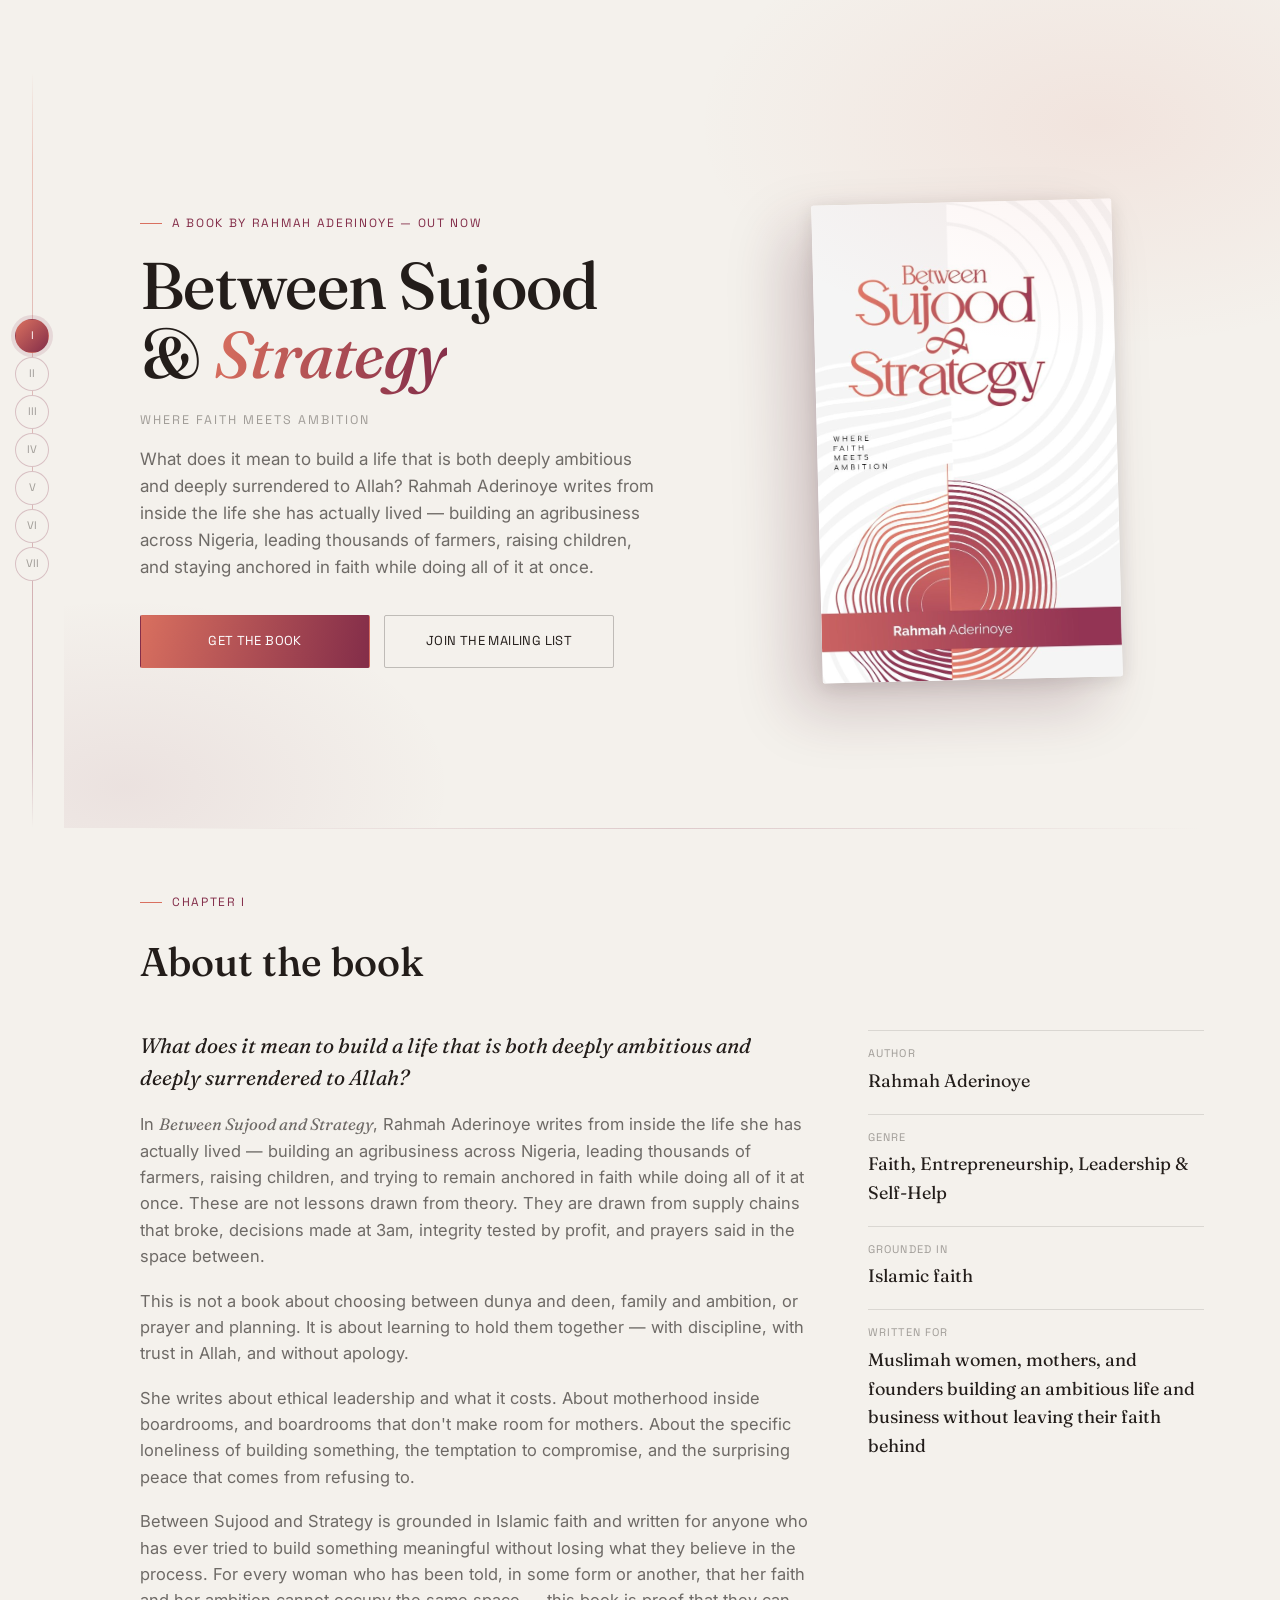
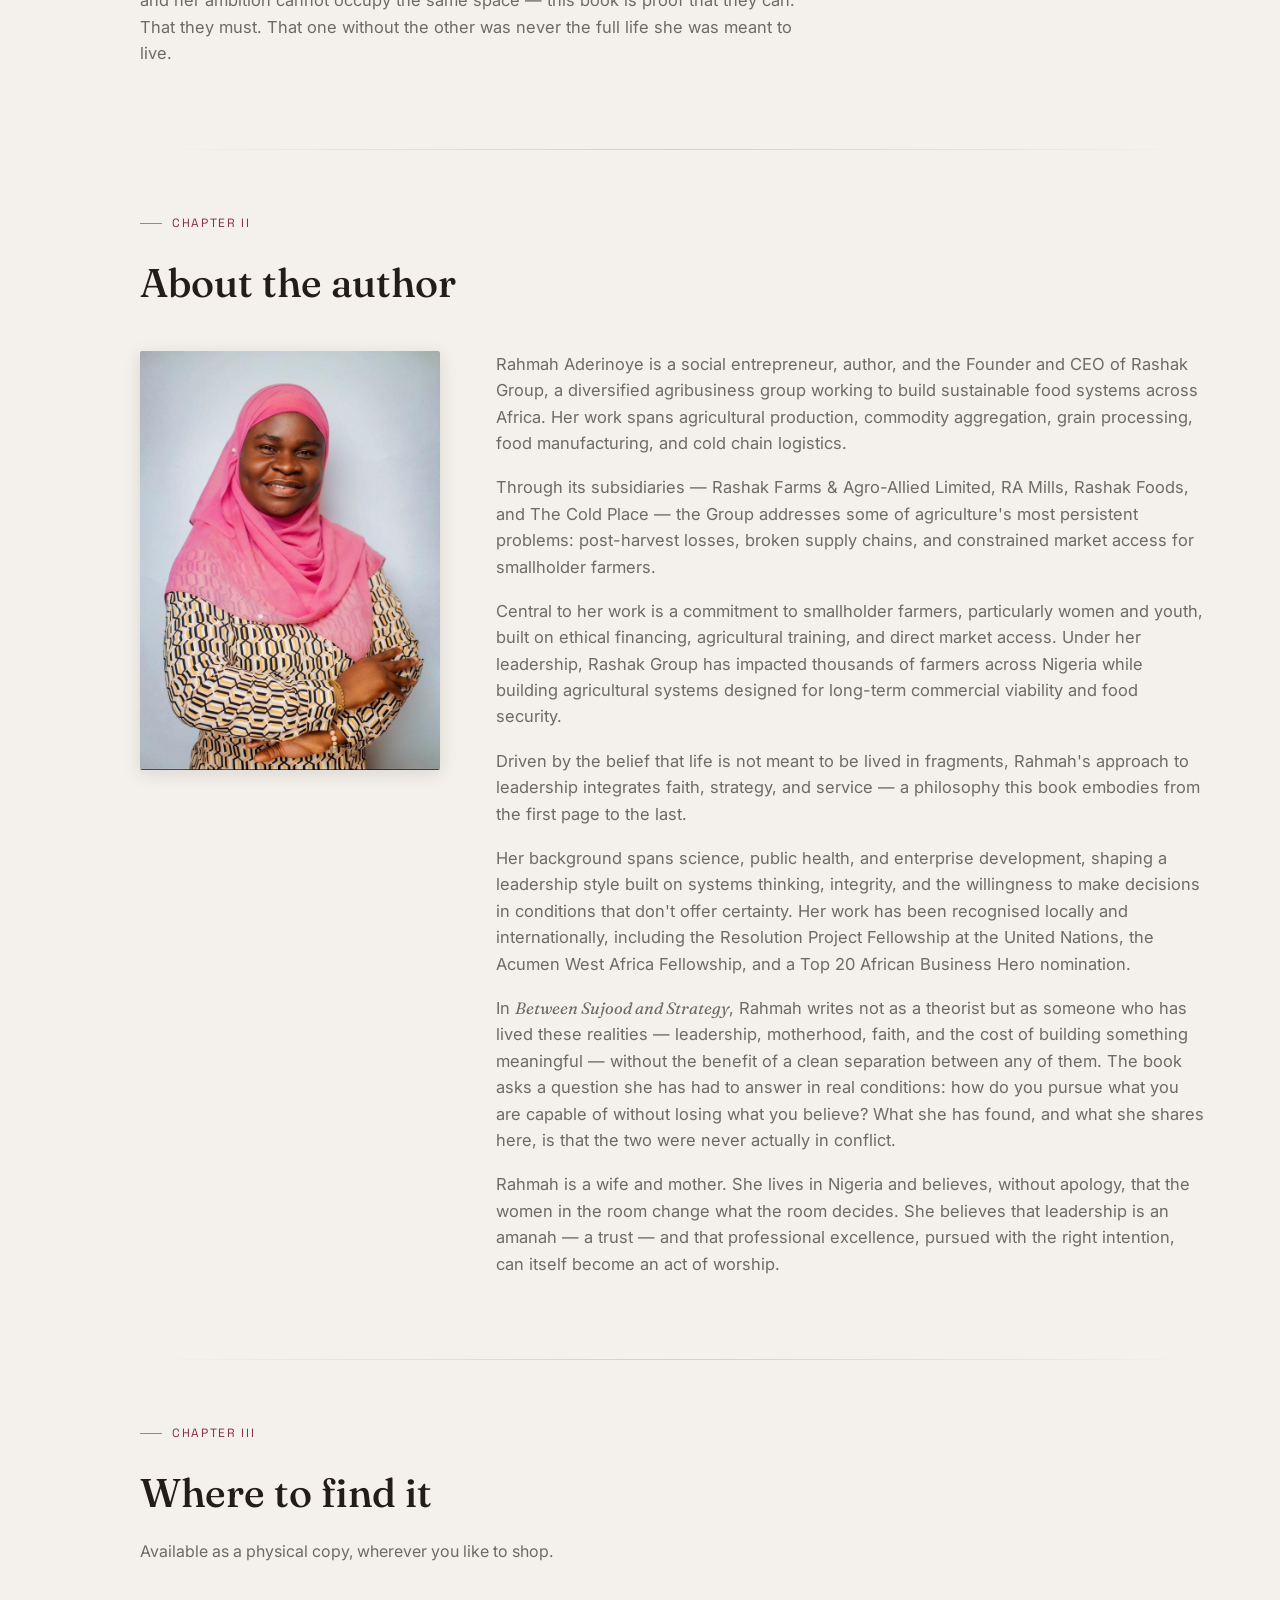
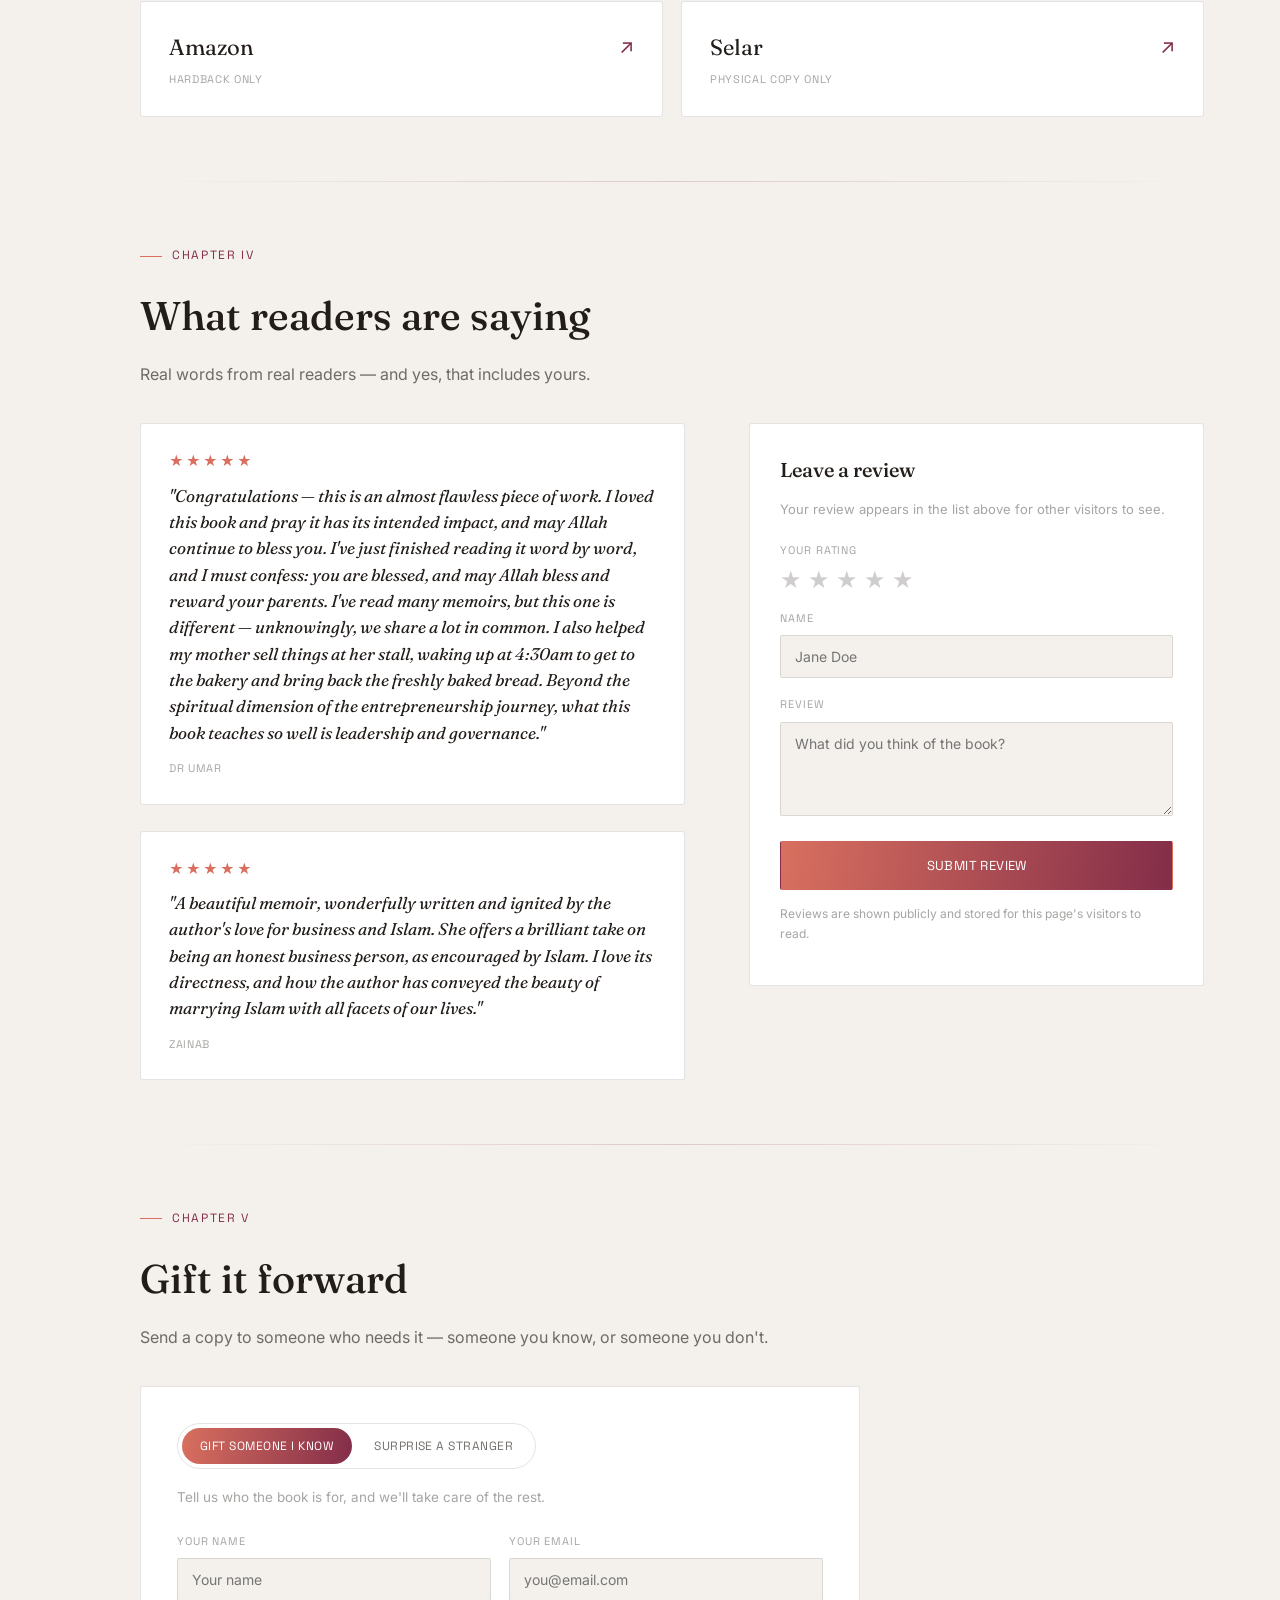
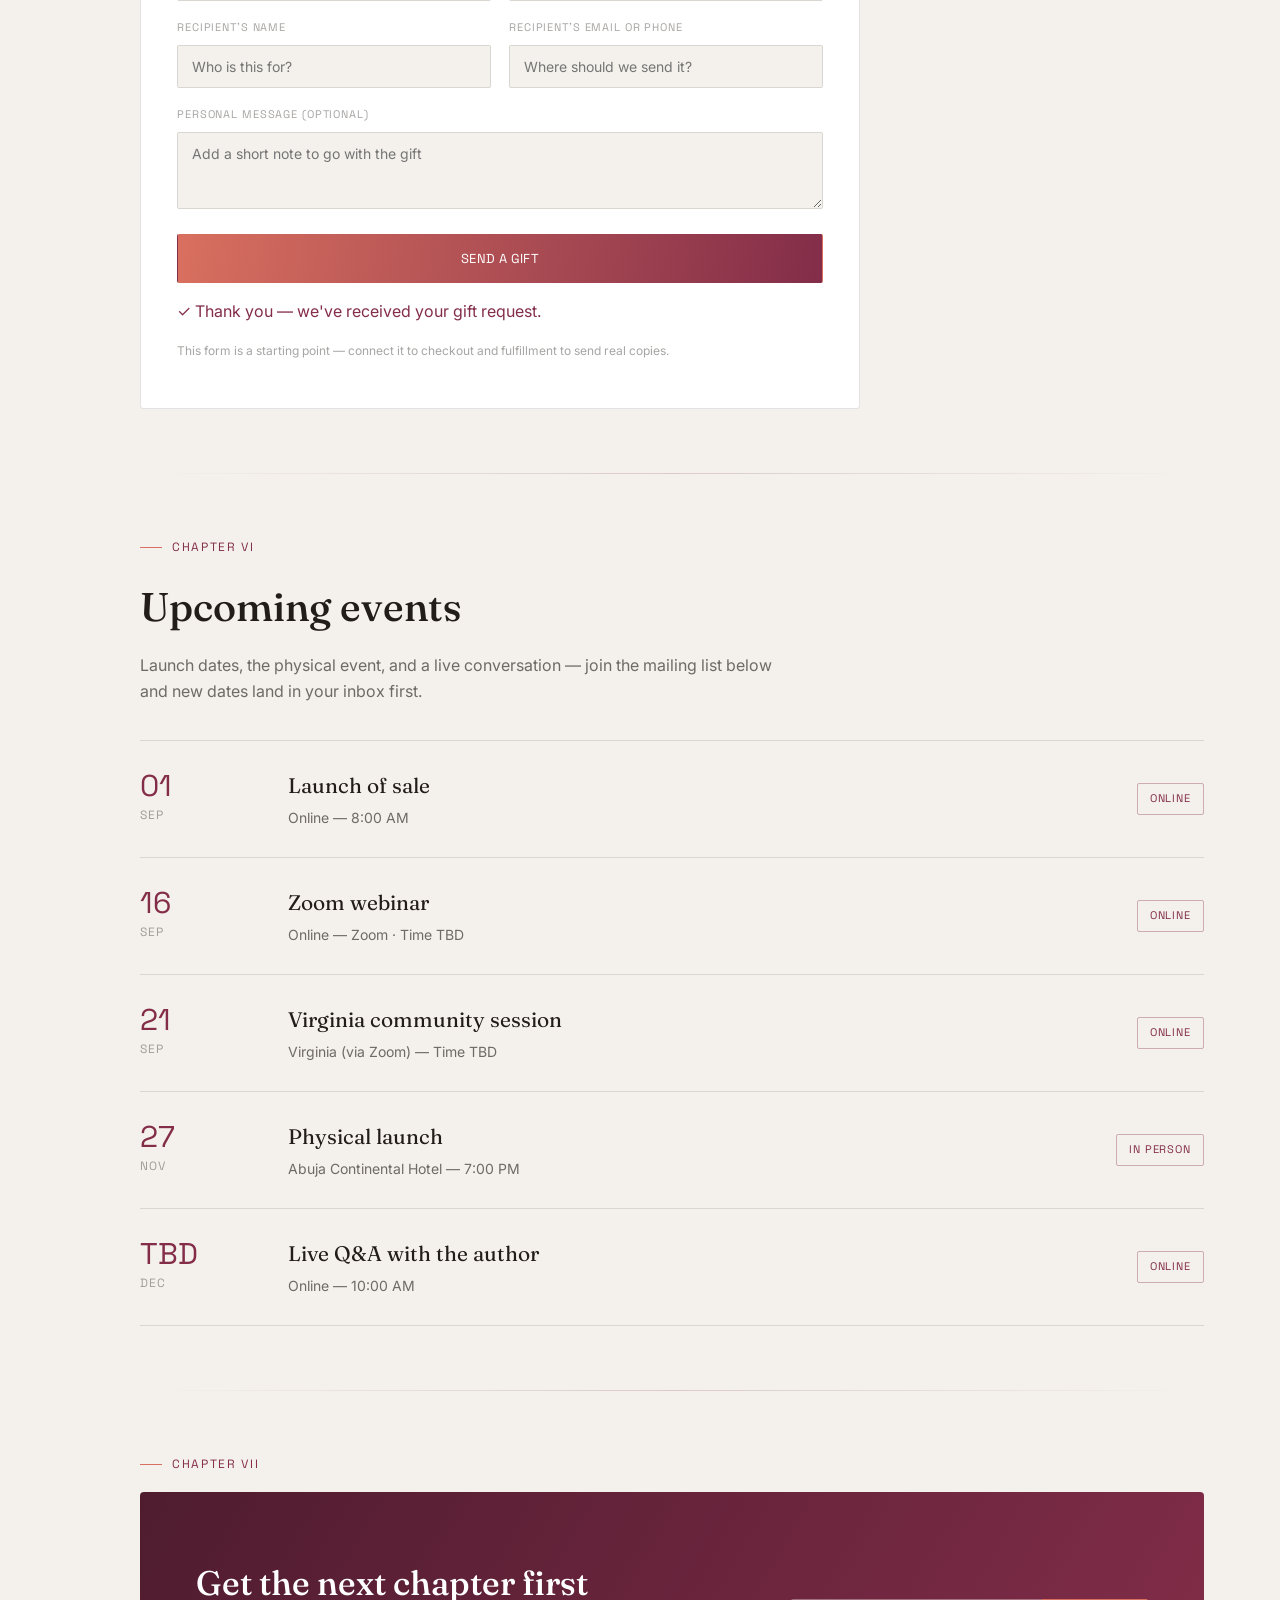
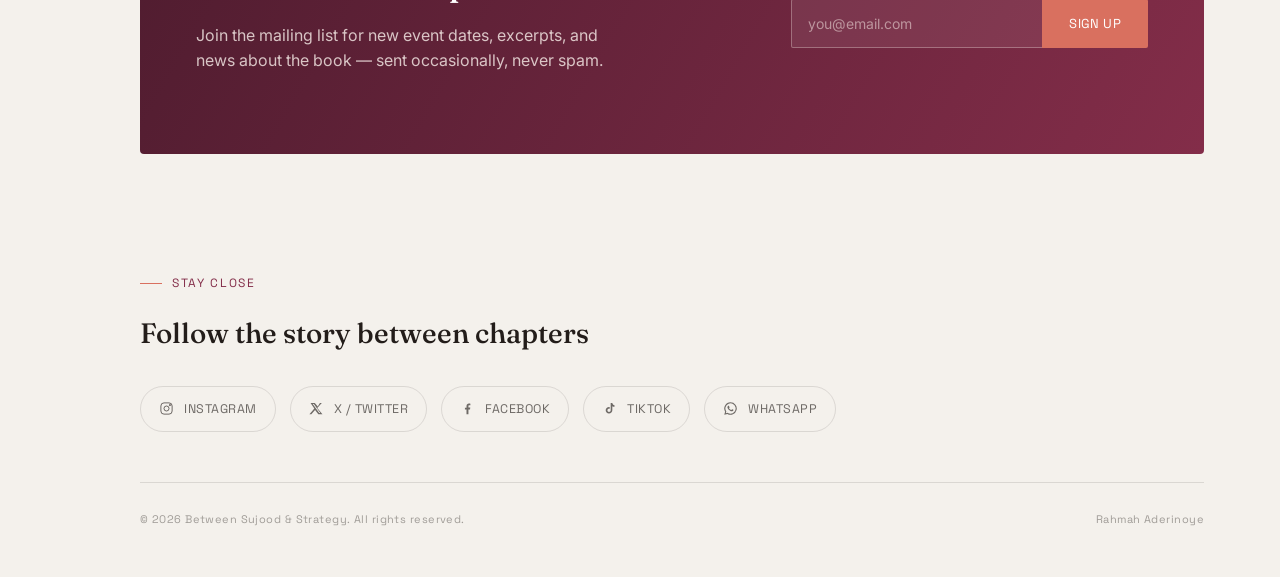
==== public_html/index.html @ 5a02ecdc "User able to subscribe [Buggy]" ====
<!doctype html>
<html lang="en">
  <head>
    <meta charset="UTF-8" />
    <meta name="viewport" content="width=device-width, initial-scale=1.0" />
    <title>Between Sujood & Strategy — Rahmah Aderinoye</title>
    <link rel="preconnect" href="https://fonts.googleapis.com" />
    <link
      href="https://fonts.googleapis.com/css2?family=Fraunces:ital,opsz,wght@0,9..144,300;0,9..144,500;0,9..144,600;1,9..144,500&family=Inter:wght@400;500;600&family=Space+Grotesk:wght@400;500;600&display=swap"
      rel="stylesheet"
    />
    <link rel="stylesheet" href="styles.css" />
    <script src=""></script>
  </head>
  <body>
    <nav class="spine" aria-label="Section navigation">
      <a class="spine-dot" data-target="#about" title="The book">I</a>
      <a class="spine-dot" data-target="#author" title="About the author">II</a>
      <a class="spine-dot" data-target="#buy" title="Where to buy">III</a>
      <a class="spine-dot" data-target="#reviews" title="Reviews">IV</a>
      <a class="spine-dot" data-target="#gift" title="Gift it forward">V</a>
      <a class="spine-dot" data-target="#events" title="Events">VI</a>
      <a class="spine-dot" data-target="#newsletter" title="Stay in touch"
        >VII</a
      >
    </nav>

    <main>
      <!-- HERO -->
      <header class="hero" id="top">
        <div class="wrap hero-grid">
          <div>
            <p class="eyebrow">A Book by Rahmah Aderinoye — Out Now</p>
            <h1>Between Sujood<br />& <em>Strategy</em></h1>
            <p class="hero-tagline">Where faith meets ambition</p>
            <p class="hero-sub">
              What does it mean to build a life that is both deeply ambitious
              and deeply surrendered to Allah? Rahmah Aderinoye writes from
              inside the life she has actually lived — building an agribusiness
              across Nigeria, leading thousands of farmers, raising children,
              and staying anchored in faith while doing all of it at once.
            </p>
            <div class="btn-row">
              <a href="#buy" class="btn btn-primary">Get the book</a>
              <a href="#newsletter" class="btn btn-ghost"
                >Join the mailing list</a
              >
            </div>
          </div>
          <div class="cover-stage">
            <div class="cover-frame">
              <img
                src="[data-uri]"
                alt="Between Sujood & Strategy — book cover"
              />
            </div>
          </div>
        </div>
      </header>

      <div class="wrap"><div class="divider"></div></div>

      <!-- CHAPTER I — ABOUT THE BOOK -->
      <section id="about">
        <div class="wrap">
          <p class="eyebrow">Chapter I</p>
          <div class="section-head">
            <h2>About the book</h2>
          </div>
          <div class="about-body">
            <div class="about-text">
              <p>
                What does it mean to build a life that is both deeply ambitious
                and deeply surrendered to Allah?
              </p>
              <p>
                In
                <em style="font-family: var(--serif)"
                  >Between Sujood and Strategy</em
                >, Rahmah Aderinoye writes from inside the life she has actually
                lived — building an agribusiness across Nigeria, leading
                thousands of farmers, raising children, and trying to remain
                anchored in faith while doing all of it at once. These are not
                lessons drawn from theory. They are drawn from supply chains
                that broke, decisions made at 3am, integrity tested by profit,
                and prayers said in the space between.
              </p>
              <p>
                This is not a book about choosing between dunya and deen, family
                and ambition, or prayer and planning. It is about learning to
                hold them together — with discipline, with trust in Allah, and
                without apology.
              </p>
              <p>
                She writes about ethical leadership and what it costs. About
                motherhood inside boardrooms, and boardrooms that don't make
                room for mothers. About the specific loneliness of building
                something, the temptation to compromise, and the surprising
                peace that comes from refusing to.
              </p>
              <p>
                Between Sujood and Strategy is grounded in Islamic faith and
                written for anyone who has ever tried to build something
                meaningful without losing what they believe in the process. For
                every woman who has been told, in some form or another, that her
                faith and her ambition cannot occupy the same space — this book
                is proof that they can. That they must. That one without the
                other was never the full life she was meant to live.
              </p>
            </div>
            <ul class="fact-list">
              <li>
                <div class="fact-label">Author</div>
                <div class="fact-value">Rahmah Aderinoye</div>
              </li>
              <li>
                <div class="fact-label">Genre</div>
                <div class="fact-value">
                  Faith, Entrepreneurship, Leadership & Self-Help
                </div>
              </li>
              <li>
                <div class="fact-label">Grounded in</div>
                <div class="fact-value">Islamic faith</div>
              </li>
              <li>
                <div class="fact-label">Written for</div>
                <div class="fact-value">
                  Muslimah women, mothers, and founders building an ambitious
                  life and business without leaving their faith behind
                </div>
              </li>
            </ul>
          </div>
        </div>
      </section>
      <div class="wrap"><div class="divider"></div></div>

      <!-- CHAPTER II — ABOUT THE AUTHOR -->
      <section id="author">
        <div class="wrap">
          <p class="eyebrow">Chapter II</p>
          <div class="section-head">
            <h2>About the author</h2>
          </div>
          <div class="author-body">
            <div class="author-photo">
              <img
                src="[data-uri]"
                alt="Rahmah Aderinoye"
              />
            </div>
            <div class="author-text">
              <p>
                Rahmah Aderinoye is a social entrepreneur, author, and the
                Founder and CEO of Rashak Group, a diversified agribusiness
                group working to build sustainable food systems across Africa.
                Her work spans agricultural production, commodity aggregation,
                grain processing, food manufacturing, and cold chain logistics.
              </p>
              <p>
                Through its subsidiaries — Rashak Farms & Agro-Allied Limited,
                RA Mills, Rashak Foods, and The Cold Place — the Group addresses
                some of agriculture's most persistent problems: post-harvest
                losses, broken supply chains, and constrained market access for
                smallholder farmers.
              </p>
              <p>
                Central to her work is a commitment to smallholder farmers,
                particularly women and youth, built on ethical financing,
                agricultural training, and direct market access. Under her
                leadership, Rashak Group has impacted thousands of farmers
                across Nigeria while building agricultural systems designed for
                long-term commercial viability and food security.
              </p>
              <p>
                Driven by the belief that life is not meant to be lived in
                fragments, Rahmah's approach to leadership integrates faith,
                strategy, and service — a philosophy this book embodies from the
                first page to the last.
              </p>
              <p>
                Her background spans science, public health, and enterprise
                development, shaping a leadership style built on systems
                thinking, integrity, and the willingness to make decisions in
                conditions that don't offer certainty. Her work has been
                recognised locally and internationally, including the Resolution
                Project Fellowship at the United Nations, the Acumen West Africa
                Fellowship, and a Top 20 African Business Hero nomination.
              </p>
              <p>
                In
                <em style="font-family: var(--serif)"
                  >Between Sujood and Strategy</em
                >, Rahmah writes not as a theorist but as someone who has lived
                these realities — leadership, motherhood, faith, and the cost of
                building something meaningful — without the benefit of a clean
                separation between any of them. The book asks a question she has
                had to answer in real conditions: how do you pursue what you are
                capable of without losing what you believe? What she has found,
                and what she shares here, is that the two were never actually in
                conflict.
              </p>
              <p>
                Rahmah is a wife and mother. She lives in Nigeria and believes,
                without apology, that the women in the room change what the room
                decides. She believes that leadership is an amanah — a trust —
                and that professional excellence, pursued with the right
                intention, can itself become an act of worship.
              </p>
            </div>
          </div>
        </div>
      </section>
      <div class="wrap"><div class="divider"></div></div>

      <!-- CHAPTER III — WHERE TO FIND IT -->
      <section id="buy">
        <div class="wrap">
          <p class="eyebrow">Chapter III</p>
          <div class="section-head">
            <h2>Where to find it</h2>
            <p>Available as a physical copy, wherever you like to shop.</p>
          </div>
          <div class="buy-grid">
            <a
              class="buy-card"
              href="https://www.amazon.com/"
              target="_blank"
              rel="noopener"
            >
              <div class="buy-top">
                <div>
                  <div class="buy-name">Amazon</div>
                  <div class="buy-format">Hardback only</div>
                </div>
                <span class="buy-arrow">↗</span>
              </div>
            </a>
            <a
              class="buy-card"
              href="https://selar.co/"
              target="_blank"
              rel="noopener"
            >
              <div class="buy-top">
                <div>
                  <div class="buy-name">Selar</div>
                  <div class="buy-format">Physical copy only</div>
                </div>
                <span class="buy-arrow">↗</span>
              </div>
            </a>
          </div>
        </div>
      </section>
      <div class="wrap"><div class="divider"></div></div>

      <!-- CHAPTER IV — REVIEWS -->
      <section id="reviews">
        <div class="wrap">
          <p class="eyebrow">Chapter IV</p>
          <div class="section-head">
            <h2>What readers are saying</h2>
            <p>Real words from real readers — and yes, that includes yours.</p>
          </div>
          <div class="review-layout">
            <div class="review-list" id="review-list">
              <!-- seed + submitted reviews injected here -->
            </div>

            <form class="review-form" id="review-form">
              <h3>Leave a review</h3>
              <p class="form-sub">
                Your review appears in the list above for other visitors to see.
              </p>

              <div class="field">
                <label>Your rating</label>
                <div class="star-picker" id="star-picker">
                  <button type="button" data-val="1">★</button>
                  <button type="button" data-val="2">★</button>
                  <button type="button" data-val="3">★</button>
                  <button type="button" data-val="4">★</button>
                  <button type="button" data-val="5">★</button>
                </div>
              </div>

              <div class="field">
                <label for="rv-name">Name</label>
                <input
                  id="rv-name"
                  type="text"
                  placeholder="Jane Doe"
                  required
                />
              </div>

              <div class="field">
                <label for="rv-text">Review</label>
                <textarea
                  id="rv-text"
                  rows="4"
                  placeholder="What did you think of the book?"
                  required
                ></textarea>
              </div>

              <button
                type="submit"
                class="btn btn-primary"
                style="width: 100%; justify-content: center"
              >
                Submit review
              </button>
              <p class="form-note" id="review-note">
                Reviews are shown publicly and stored for this page's visitors
                to read.
              </p>
            </form>
          </div>
        </div>
      </section>
      <div class="wrap"><div class="divider"></div></div>

      <!-- CHAPTER V — GIFT IT FORWARD -->
      <section id="gift">
        <div class="wrap">
          <p class="eyebrow">Chapter V</p>
          <div class="section-head">
            <h2>Gift it forward</h2>
            <p>
              Send a copy to someone who needs it — someone you know, or someone
              you don't.
            </p>
          </div>

          <form class="gift-card" id="gift-form">
            <div class="gift-toggle" id="gift-toggle" role="tablist">
              <button
                type="button"
                class="gift-option active"
                data-mode="known"
              >
                Gift someone I know
              </button>
              <button type="button" class="gift-option" data-mode="surprise">
                Surprise a stranger
              </button>
            </div>

            <p class="gift-hint" id="gift-hint">
              Tell us who the book is for, and we'll take care of the rest.
            </p>

            <div class="gift-grid">
              <div class="field">
                <label for="gift-from-name">Your name</label>
                <input
                  id="gift-from-name"
                  type="text"
                  placeholder="Your name"
                  required
                />
              </div>
              <div class="field">
                <label for="gift-from-email">Your email</label>
                <input
                  id="gift-from-email"
                  type="email"
                  placeholder="you@email.com"
                  required
                />
              </div>

              <div class="field gift-recipient-field">
                <label for="gift-to-name">Recipient's name</label>
                <input
                  id="gift-to-name"
                  type="text"
                  placeholder="Who is this for?"
                />
              </div>
              <div class="field gift-recipient-field">
                <label for="gift-to-contact">Recipient's email or phone</label>
                <input
                  id="gift-to-contact"
                  type="text"
                  placeholder="Where should we send it?"
                />
              </div>

              <div class="field" style="grid-column: 1 / -1">
                <label for="gift-message" id="gift-message-label"
                  >Personal message (optional)</label
                >
                <textarea
                  id="gift-message"
                  rows="3"
                  placeholder="Add a short note to go with the gift"
                ></textarea>
              </div>
            </div>

            <button
              type="submit"
              class="btn btn-primary"
              style="width: 100%; justify-content: center"
            >
              Send a gift
            </button>
            <p
              class="signup-success"
              id="gift-success"
              style="color: var(--wine)"
            >
              ✓ Thank you — we've received your gift request.
            </p>
            <p class="form-note">
              This form is a starting point — connect it to checkout and
              fulfillment to send real copies.
            </p>
          </form>
        </div>
      </section>
      <div class="wrap"><div class="divider"></div></div>

      <!-- CHAPTER VI — EVENTS -->
      <section id="events">
        <div class="wrap">
          <p class="eyebrow">Chapter VI</p>
          <div class="section-head">
            <h2>Upcoming events</h2>
            <p>
              Launch dates, the physical event, and a live conversation — join
              the mailing list below and new dates land in your inbox first.
            </p>
          </div>
          <div class="event-list">
            <div class="event">
              <div class="event-date">
                <span class="day">01</span><span class="month">Sep</span>
              </div>
              <div>
                <div class="event-name">Launch of sale</div>
                <div class="event-loc">Online — 8:00 AM</div>
              </div>
              <span class="event-tag">Online</span>
            </div>
            <div class="event">
              <div class="event-date">
                <span class="day">16</span><span class="month">Sep</span>
              </div>
              <div>
                <div class="event-name">Zoom webinar</div>
                <div class="event-loc">Online — Zoom · Time TBD</div>
              </div>
              <span class="event-tag">Online</span>
            </div>
            <div class="event">
              <div class="event-date">
                <span class="day">21</span><span class="month">Sep</span>
              </div>
              <div>
                <div class="event-name">Virginia community session</div>
                <div class="event-loc">Virginia (via Zoom) — Time TBD</div>
              </div>
              <span class="event-tag">Online</span>
            </div>
            <div class="event">
              <div class="event-date">
                <span class="day">27</span><span class="month">Nov</span>
              </div>
              <div>
                <div class="event-name">Physical launch</div>
                <div class="event-loc">Abuja Continental Hotel — 7:00 PM</div>
              </div>
              <span class="event-tag">In person</span>
            </div>
            <div class="event">
              <div class="event-date">
                <span class="day">TBD</span><span class="month">Dec</span>
              </div>
              <div>
                <div class="event-name">Live Q&A with the author</div>
                <div class="event-loc">Online — 10:00 AM</div>
              </div>
              <span class="event-tag">Online</span>
            </div>
          </div>
        </div>
      </section>
      <div class="wrap"><div class="divider"></div></div>

      <!-- CHAPTER VII — NEWSLETTER -->
      <section id="newsletter">
        <div class="wrap">
          <p class="eyebrow">Chapter VII</p>
          <div class="newsletter">
            <div>
              <h2>Get the next chapter first</h2>
              <p>
                Join the mailing list for new event dates, excerpts, and news
                about the book — sent occasionally, never spam.
              </p>
            </div>
            <div>
              <form class="signup-form" id="signup-form">
                <input
                  type="email"
                  id="signup-email"
                  placeholder="you@email.com"
                  required
                />
                <button type="submit" class="btn">Sign up</button>
              </form>
              <p class="signup-message" id="signup-message">
                ✓ You're on the list ! Thanks.
              </p>
            </div>
          </div>
        </div>
      </section>
      <footer>
        <div class="wrap">
          <p class="eyebrow">Stay close</p>
          <h2 style="font-size: 28px">Follow the story between chapters</h2>
          <div class="social-row">
            <a
              class="social-pill"
              href="https://instagram.com/sujoodandstrategy"
              target="_blank"
              rel="noopener"
            >
              <svg
                viewBox="0 0 24 24"
                fill="none"
                stroke="currentColor"
                stroke-width="1.6"
              >
                <rect x="3" y="3" width="18" height="18" rx="5" />
                <circle cx="12" cy="12" r="4" />
                <circle cx="17.5" cy="6.5" r="1" />
              </svg>
              Instagram
            </a>
            <a
              class="social-pill"
              href="https://x.com/sujoodstrategy"
              target="_blank"
              rel="noopener"
            >
              <svg viewBox="0 0 24 24" fill="currentColor">
                <path
                  d="M17.5 3h3l-7.3 8.3L21.5 21h-6.6l-5.2-6.5L3.7 21H0.7l7.8-8.9L2.5 3h6.8l4.7 5.9L17.5 3Zm-1.2 16.2h1.7L7.8 4.7H6l10.3 14.5Z"
                />
              </svg>
              X / Twitter
            </a>
            <a
              class="social-pill"
              href="https://facebook.com/sujoodandstrategy"
              target="_blank"
              rel="noopener"
            >
              <svg viewBox="0 0 24 24" fill="currentColor">
                <path
                  d="M13.5 21v-7.5h2.5l.4-3h-2.9V8.4c0-.87.24-1.46 1.5-1.46h1.6V4.3C16.3 4.2 15.4 4.1 14.4 4.1c-2.4 0-4 1.46-4 4.15v2.35H7.9v3h2.5V21h3.1Z"
                />
              </svg>
              Facebook
            </a>
            <a
              class="social-pill"
              href="https://tiktok.com/@sujoodandstrategy"
              target="_blank"
              rel="noopener"
            >
              <svg viewBox="0 0 24 24" fill="currentColor">
                <path
                  d="M16.5 3c.3 1.9 1.6 3.4 3.5 3.7v2.6c-1.3 0-2.6-.4-3.5-1.1v6.6c0 3-2.4 5.2-5.3 5.2-3 0-5.3-2.3-5.3-5.2 0-2.9 2.4-5.2 5.3-5.2.4 0 .8 0 1.1.1v2.7c-.3-.1-.7-.2-1.1-.2-1.5 0-2.6 1.1-2.6 2.6 0 1.4 1.2 2.6 2.6 2.6 1.5 0 2.7-1.1 2.7-2.6V3h2.6Z"
                />
              </svg>
              TikTok
            </a>
            <a
              class="social-pill"
              href="https://whatsapp.com/channel/sujoodandstrategy"
              target="_blank"
              rel="noopener"
            >
              <svg viewBox="0 0 24 24" fill="currentColor">
                <path
                  d="M12 2a10 10 0 0 0-8.6 15.1L2 22l5.1-1.3A10 10 0 1 0 12 2Zm0 18.2a8.2 8.2 0 0 1-4.2-1.2l-.3-.2-3 .8.8-2.9-.2-.3A8.2 8.2 0 1 1 12 20.2Zm4.5-6.1c-.2-.1-1.5-.7-1.7-.8-.2-.1-.4-.1-.6.1-.2.2-.7.8-.8 1-.2.2-.3.2-.5.1-.2-.1-1-.4-1.9-1.2-.7-.6-1.2-1.4-1.3-1.6-.1-.2 0-.4.1-.5.1-.1.2-.3.4-.4.1-.1.2-.2.2-.4.1-.2 0-.3 0-.4-.1-.1-.6-1.4-.8-1.9-.2-.5-.4-.4-.6-.4h-.5c-.2 0-.4.1-.6.3-.2.2-.8.8-.8 1.9 0 1.1.8 2.2.9 2.4.1.2 1.6 2.5 4 3.5.6.2 1 .4 1.3.5.6.2 1.1.1 1.5.1.5-.1 1.5-.6 1.7-1.2.2-.6.2-1.1.1-1.2-.1-.1-.2-.2-.4-.3Z"
                />
              </svg>
              WhatsApp
            </a>
          </div>
          <div class="footer-bottom">
            <span>© 2026 Between Sujood & Strategy. All rights reserved.</span>
            <span>Rahmah Aderinoye</span>
          </div>
        </div>
      </footer>
    </main>
    <script src="script.js"></script>
  </body>
</html>
---- public_html/styles.css ----
:root {
  --cream: #f4f1ec;
  --paper: #ffffff;
  --ink: #231d1a;
  --ink-soft: rgba(35, 29, 26, 0.64);
  --ink-softer: rgba(35, 29, 26, 0.4);
  --line: rgba(35, 29, 26, 0.12);
  --coral: #d9705f;
  --coral-dim: #e79484;
  --wine: #832d49;
  --wine-deep: #4f1c2f;
  --serif: "Fraunces", serif;
  --sans: "Inter", sans-serif;
  --mono: "Space Grotesk", sans-serif;
}
* {
  box-sizing: border-box;
}
html {
  scroll-behavior: smooth;
}
body {
  margin: 0;
  background: var(--cream);
  color: var(--ink);
  font-family: var(--sans);
  line-height: 1.6;
  -webkit-font-smoothing: antialiased;
}
a {
  color: inherit;
}
img,
svg {
  display: block;
  max-width: 100%;
}

.wrap {
  max-width: 1120px;
  margin: 0 auto;
  padding: 0 28px;
}

/* ---------- spine nav (signature element) ---------- */
.spine {
  position: fixed;
  left: 0;
  top: 0;
  bottom: 0;
  width: 64px;
  display: flex;
  flex-direction: column;
  align-items: center;
  justify-content: center;
  z-index: 50;
  pointer-events: none;
}
.spine::before {
  content: "";
  position: absolute;
  top: 8%;
  bottom: 8%;
  left: 50%;
  width: 1px;
  background: linear-gradient(
    to bottom,
    transparent,
    var(--coral) 12%,
    var(--wine) 88%,
    transparent
  );
  opacity: 0.35;
}
.spine-dot {
  pointer-events: auto;
  width: 34px;
  height: 34px;
  border-radius: 50%;
  display: flex;
  align-items: center;
  justify-content: center;
  font-family: var(--mono);
  font-size: 11px;
  color: var(--ink-softer);
  background: var(--cream);
  border: 1px solid rgba(131, 45, 73, 0.25);
  margin: 2px 0;
  cursor: pointer;
  text-decoration: none;
  transition: all 0.25s ease;
  position: relative;
  z-index: 2;
}
.spine-dot:hover {
  color: var(--wine);
  border-color: var(--wine);
}
.spine-dot.active {
  color: #fff;
  background: linear-gradient(135deg, var(--coral), var(--wine));
  border-color: transparent;
  box-shadow: 0 0 0 4px rgba(131, 45, 73, 0.12);
}
@media (max-width: 900px) {
  .spine {
    display: none;
  }
}

main {
  margin-left: 0;
}
@media (min-width: 901px) {
  main {
    margin-left: 64px;
  }
}

.eyebrow {
  font-family: var(--mono);
  font-size: 12px;
  letter-spacing: 0.14em;
  text-transform: uppercase;
  color: var(--wine);
  display: flex;
  align-items: center;
  gap: 10px;
  margin: 0 0 18px;
}
.eyebrow::before {
  content: "";
  width: 22px;
  height: 1px;
  background: var(--coral);
}

h1,
h2,
h3 {
  font-family: var(--serif);
  font-weight: 500;
  margin: 0;
}

/* ---------- hero ---------- */
.hero {
  min-height: 92vh;
  display: flex;
  align-items: center;
  padding: 110px 0 56px;
  position: relative;
  overflow: hidden;
}
.hero::after {
  content: "";
  position: absolute;
  inset: 0;
  background:
    radial-gradient(
      ellipse 55% 45% at 85% 15%,
      rgba(217, 112, 95, 0.1),
      transparent 60%
    ),
    radial-gradient(
      ellipse 45% 38% at 5% 95%,
      rgba(131, 45, 73, 0.08),
      transparent 60%
    );
  pointer-events: none;
}
.hero-grid {
  display: grid;
  grid-template-columns: 1.05fr 0.95fr;
  gap: 64px;
  align-items: center;
  position: relative;
}
@media (max-width: 800px) {
  .hero-grid {
    grid-template-columns: 1fr;
    gap: 44px;
  }
  .hero {
    padding-top: 96px;
  }
}

.hero h1 {
  font-size: clamp(38px, 5.4vw, 66px);
  line-height: 1.05;
  letter-spacing: -0.01em;
  color: var(--ink);
}
.hero h1 em {
  font-style: italic;
  background: linear-gradient(100deg, var(--coral), var(--wine));
  -webkit-background-clip: text;
  background-clip: text;
  color: transparent;
}
.hero-tagline {
  font-family: var(--mono);
  font-size: 12.5px;
  letter-spacing: 0.16em;
  text-transform: uppercase;
  color: var(--ink-softer);
  margin-top: 20px;
}
.hero-sub {
  font-size: 17px;
  color: var(--ink-soft);
  max-width: 48ch;
  margin: 16px 0 34px;
}
.btn-row {
  display: flex;
  gap: 14px;
  flex-wrap: wrap;
}
.btn-row .btn {
  min-width: 230px;
  justify-content: center;
}
@media (max-width: 480px) {
  .btn-row .btn {
    width: 100%;
    min-width: 0;
  }
}
.btn {
  font-family: var(--mono);
  font-size: 13px;
  letter-spacing: 0.03em;
  text-transform: uppercase;
  padding: 15px 26px;
  border-radius: 2px;
  text-decoration: none;
  display: inline-flex;
  align-items: center;
  gap: 8px;
  cursor: pointer;
  border: 1px solid transparent;
  transition: all 0.2s ease;
}
.btn-primary {
  background: linear-gradient(100deg, var(--coral), var(--wine));
  color: #fff;
}
.btn-primary:hover {
  filter: brightness(1.08);
}
.btn-ghost {
  border-color: rgba(35, 29, 26, 0.25);
  color: var(--ink);
  background: transparent;
}
.btn-ghost:hover {
  border-color: var(--wine);
  color: var(--wine);
}

/* book cover (real image) */
.cover-stage {
  display: flex;
  justify-content: center;
}
.cover-frame {
  width: 300px;
  border-radius: 2px;
  box-shadow:
    -26px 26px 60px rgba(79, 28, 47, 0.22),
    0 4px 18px rgba(35, 29, 26, 0.12);
  transform: rotate(-1.4deg);
  overflow: hidden;
  background: var(--paper);
}
.cover-frame img {
  width: 100%;
  display: block;
}

/* ---------- generic section ---------- */
section {
  padding: 64px 0;
}
.section-head {
  max-width: 640px;
  margin-bottom: 36px;
}
.section-head h2 {
  font-size: clamp(28px, 4vw, 40px);
  color: var(--ink);
}
.section-head p {
  color: var(--ink-soft);
  margin-top: 14px;
  font-size: 16px;
}

.divider {
  height: 1px;
  background: linear-gradient(
    to right,
    transparent,
    rgba(131, 45, 73, 0.2),
    transparent
  );
}

/* ---------- about ---------- */
.about-body {
  display: grid;
  grid-template-columns: 2fr 1fr;
  gap: 56px;
}
@media (max-width: 800px) {
  .about-body {
    grid-template-columns: 1fr;
  }
}
.about-text p {
  color: var(--ink-soft);
  font-size: 16.5px;
  margin: 0 0 18px;
}
.about-text p:first-child {
  font-family: var(--serif);
  font-size: 21px;
  font-style: italic;
  color: var(--ink);
  line-height: 1.5;
}
.fact-list {
  list-style: none;
  padding: 0;
  margin: 0;
  display: flex;
  flex-direction: column;
  gap: 18px;
}
.fact-list li {
  border-top: 1px solid var(--line);
  padding-top: 14px;
}
.fact-label {
  font-family: var(--mono);
  font-size: 11px;
  letter-spacing: 0.1em;
  text-transform: uppercase;
  color: var(--ink-softer);
}
.fact-value {
  font-family: var(--serif);
  font-size: 18px;
  margin-top: 4px;
  color: var(--ink);
}

/* ---------- author ---------- */
.author-body {
  display: grid;
  grid-template-columns: 300px 1fr;
  gap: 56px;
  align-items: start;
}
@media (max-width: 800px) {
  .author-body {
    grid-template-columns: 1fr;
  }
}
.author-photo {
  border-radius: 2px;
  overflow: hidden;
  box-shadow: 0 4px 18px rgba(35, 29, 26, 0.12);
}
@media (max-width: 800px) {
  .author-photo {
    max-width: 320px;
  }
}
.author-photo img {
  width: 100%;
  display: block;
}
.author-text p {
  color: var(--ink-soft);
  font-size: 16.5px;
  margin: 0 0 18px;
}

/* ---------- events ---------- */
.event-list {
  display: flex;
  flex-direction: column;
}
.event {
  display: grid;
  grid-template-columns: 120px 1fr auto;
  gap: 28px;
  align-items: center;
  padding: 28px 0;
  border-top: 1px solid var(--line);
}
.event:last-child {
  border-bottom: 1px solid var(--line);
}
@media (max-width: 700px) {
  .event {
    grid-template-columns: 1fr;
    gap: 10px;
  }
}
.event-date {
  font-family: var(--mono);
}
.event-date .day {
  font-size: 30px;
  color: var(--wine);
  display: block;
  line-height: 1;
}
.event-date .month {
  font-size: 12px;
  letter-spacing: 0.1em;
  text-transform: uppercase;
  color: var(--ink-softer);
}
.event-name {
  font-family: var(--serif);
  font-size: 21px;
  color: var(--ink);
}
.event-loc {
  font-size: 14px;
  color: var(--ink-soft);
  margin-top: 4px;
}
.event-tag {
  font-family: var(--mono);
  font-size: 11px;
  text-transform: uppercase;
  letter-spacing: 0.08em;
  color: var(--wine);
  border: 1px solid rgba(131, 45, 73, 0.35);
  padding: 6px 12px;
  border-radius: 2px;
  white-space: nowrap;
  justify-self: start;
}

/* ---------- reviews ---------- */
.review-layout {
  display: grid;
  grid-template-columns: 1.2fr 1fr;
  gap: 64px;
  align-items: flex-start;
}
@media (max-width: 900px) {
  .review-layout {
    grid-template-columns: 1fr;
  }
}
.review-list {
  display: flex;
  flex-direction: column;
  gap: 26px;
}
.review-card {
  background: var(--paper);
  border: 1px solid var(--line);
  padding: 26px 28px;
  border-radius: 3px;
}
.stars {
  color: var(--coral);
  font-size: 14px;
  letter-spacing: 2px;
  margin-bottom: 10px;
}
.review-quote {
  font-family: var(--serif);
  font-style: italic;
  font-size: 17px;
  color: var(--ink);
  line-height: 1.55;
}
.review-meta {
  margin-top: 14px;
  font-family: var(--mono);
  font-size: 11px;
  letter-spacing: 0.06em;
  text-transform: uppercase;
  color: var(--ink-softer);
}

.review-form {
  background: var(--paper);
  border: 1px solid var(--line);
  padding: 30px;
  border-radius: 3px;
}
.review-form h3 {
  font-size: 20px;
  color: var(--ink);
  margin-bottom: 6px;
}
.review-form .form-sub {
  color: var(--ink-softer);
  font-size: 13px;
  margin-bottom: 22px;
}
.field {
  margin-bottom: 18px;
}
.field label {
  display: block;
  font-family: var(--mono);
  font-size: 11px;
  letter-spacing: 0.08em;
  text-transform: uppercase;
  color: var(--ink-softer);
  margin-bottom: 8px;
}
.field input,
.field textarea {
  width: 100%;
  background: var(--cream);
  border: 1px solid var(--line);
  color: var(--ink);
  padding: 12px 14px;
  font-family: var(--sans);
  font-size: 14px;
  border-radius: 2px;
  resize: vertical;
}
.field input:focus,
.field textarea:focus {
  outline: none;
  border-color: var(--wine);
}
.star-picker {
  display: flex;
  gap: 6px;
}
.star-picker button {
  background: none;
  border: none;
  cursor: pointer;
  color: rgba(35, 29, 26, 0.22);
  padding: 0;
  transition: color 0.15s ease;
  font-size: 24px;
  line-height: 1;
}
.star-picker button.filled {
  color: var(--coral);
}
.form-note {
  font-size: 12px;
  color: var(--ink-softer);
  margin-top: 14px;
}

/* ---------- buy ---------- */
.buy-grid {
  display: grid;
  grid-template-columns: repeat(auto-fit, minmax(220px, 1fr));
  gap: 18px;
}
.buy-card {
  background: var(--paper);
  border: 1px solid var(--line);
  padding: 28px;
  border-radius: 3px;
  text-decoration: none;
  display: flex;
  flex-direction: column;
  gap: 24px;
  transition:
    border-color 0.2s ease,
    transform 0.2s ease;
}
.buy-card:hover {
  border-color: var(--wine);
  transform: translateY(-3px);
}
.buy-top {
  display: flex;
  justify-content: space-between;
  align-items: flex-start;
}
.buy-name {
  font-family: var(--serif);
  font-size: 22px;
  color: var(--ink);
}
.buy-format {
  font-family: var(--mono);
  font-size: 11px;
  color: var(--ink-softer);
  text-transform: uppercase;
  letter-spacing: 0.06em;
  margin-top: 6px;
}
.buy-arrow {
  color: var(--wine);
  font-size: 20px;
}

/* ---------- gift ---------- */
.gift-card {
  background: var(--paper);
  border: 1px solid var(--line);
  border-radius: 3px;
  padding: 36px;
  max-width: 720px;
}
.gift-toggle {
  display: inline-flex;
  border: 1px solid var(--line);
  border-radius: 30px;
  padding: 4px;
  gap: 4px;
  margin-bottom: 18px;
}
.gift-option {
  font-family: var(--mono);
  font-size: 12px;
  letter-spacing: 0.04em;
  text-transform: uppercase;
  padding: 10px 18px;
  border-radius: 26px;
  border: none;
  background: transparent;
  color: var(--ink-soft);
  cursor: pointer;
  transition: all 0.2s ease;
}
.gift-option.active {
  background: linear-gradient(100deg, var(--coral), var(--wine));
  color: #fff;
}
.gift-hint {
  color: var(--ink-softer);
  font-size: 13.5px;
  margin: 0 0 24px;
}
.gift-grid {
  display: grid;
  grid-template-columns: 1fr 1fr;
  gap: 0 18px;
}
@media (max-width: 600px) {
  .gift-grid {
    grid-template-columns: 1fr;
  }
}
.gift-recipient-field {
  transition: opacity 0.2s ease;
}
.gift-recipient-field.hidden {
  display: none;
}

/* ---------- newsletter ---------- */
.newsletter {
  background: linear-gradient(120deg, var(--wine-deep), var(--wine));
  border-radius: 4px;
  padding: 64px 56px;
  display: grid;
  grid-template-columns: 1fr auto;
  gap: 40px;
  align-items: center;
  color: #fdf3ee;
}
@media (max-width: 800px) {
  .newsletter {
    grid-template-columns: 1fr;
    padding: 44px 28px;
  }
}
.newsletter h2 {
  font-size: clamp(26px, 3.4vw, 34px);
  color: #fff;
}
.newsletter p {
  color: rgba(253, 243, 238, 0.78);
  margin-top: 12px;
  max-width: 44ch;
}
.signup-form {
  display: flex;
  gap: 0;
  min-width: 340px;
}
@media (max-width: 500px) {
  .signup-form {
    flex-direction: column;
    min-width: 0;
    width: 100%;
    gap: 10px;
  }
}
.signup-form input {
  flex: 1;
  background: rgba(253, 243, 238, 0.08);
  border: 1px solid rgba(253, 243, 238, 0.3);
  border-right: none;
  color: #fff;
  padding: 15px 16px;
  font-family: var(--sans);
  font-size: 14px;
  border-radius: 2px 0 0 2px;
}
.signup-form input::placeholder {
  color: rgba(253, 243, 238, 0.5);
}
@media (max-width: 500px) {
  .signup-form input {
    border-right: 1px solid rgba(253, 243, 238, 0.3);
    border-radius: 2px;
  }
}
.signup-form input:focus {
  outline: none;
  border-color: var(--coral);
}
.signup-form button {
  border-radius: 0 2px 2px 0;
  background: var(--coral);
  color: #fff;
}
@media (max-width: 500px) {
  .signup-form button {
    border-radius: 2px;
  }
}
.signup-message {
  font-family: var(--mono);
  font-size: 13px;
  color: var(--coral-dim);
  display: none;
}
.signup-message.show {
  display: block;
}

/* ---------- footer / socials ---------- */
footer {
  padding: 56px 0 48px;
}
.social-row {
  display: flex;
  flex-wrap: wrap;
  gap: 14px;
  margin: 30px 0 50px;
}
.social-pill {
  display: flex;
  align-items: center;
  gap: 10px;
  padding: 12px 18px;
  border: 1px solid var(--line);
  border-radius: 30px;
  text-decoration: none;
  font-family: var(--mono);
  font-size: 12.5px;
  letter-spacing: 0.04em;
  text-transform: uppercase;
  color: var(--ink-soft);
  transition: all 0.2s ease;
}
.social-pill:hover {
  border-color: var(--wine);
  color: var(--wine);
}
.social-pill svg {
  width: 15px;
  height: 15px;
}
.footer-bottom {
  display: flex;
  justify-content: space-between;
  align-items: center;
  flex-wrap: wrap;
  gap: 14px;
  padding-top: 28px;
  border-top: 1px solid var(--line);
  font-family: var(--mono);
  font-size: 11px;
  color: var(--ink-softer);
  letter-spacing: 0.04em;
}
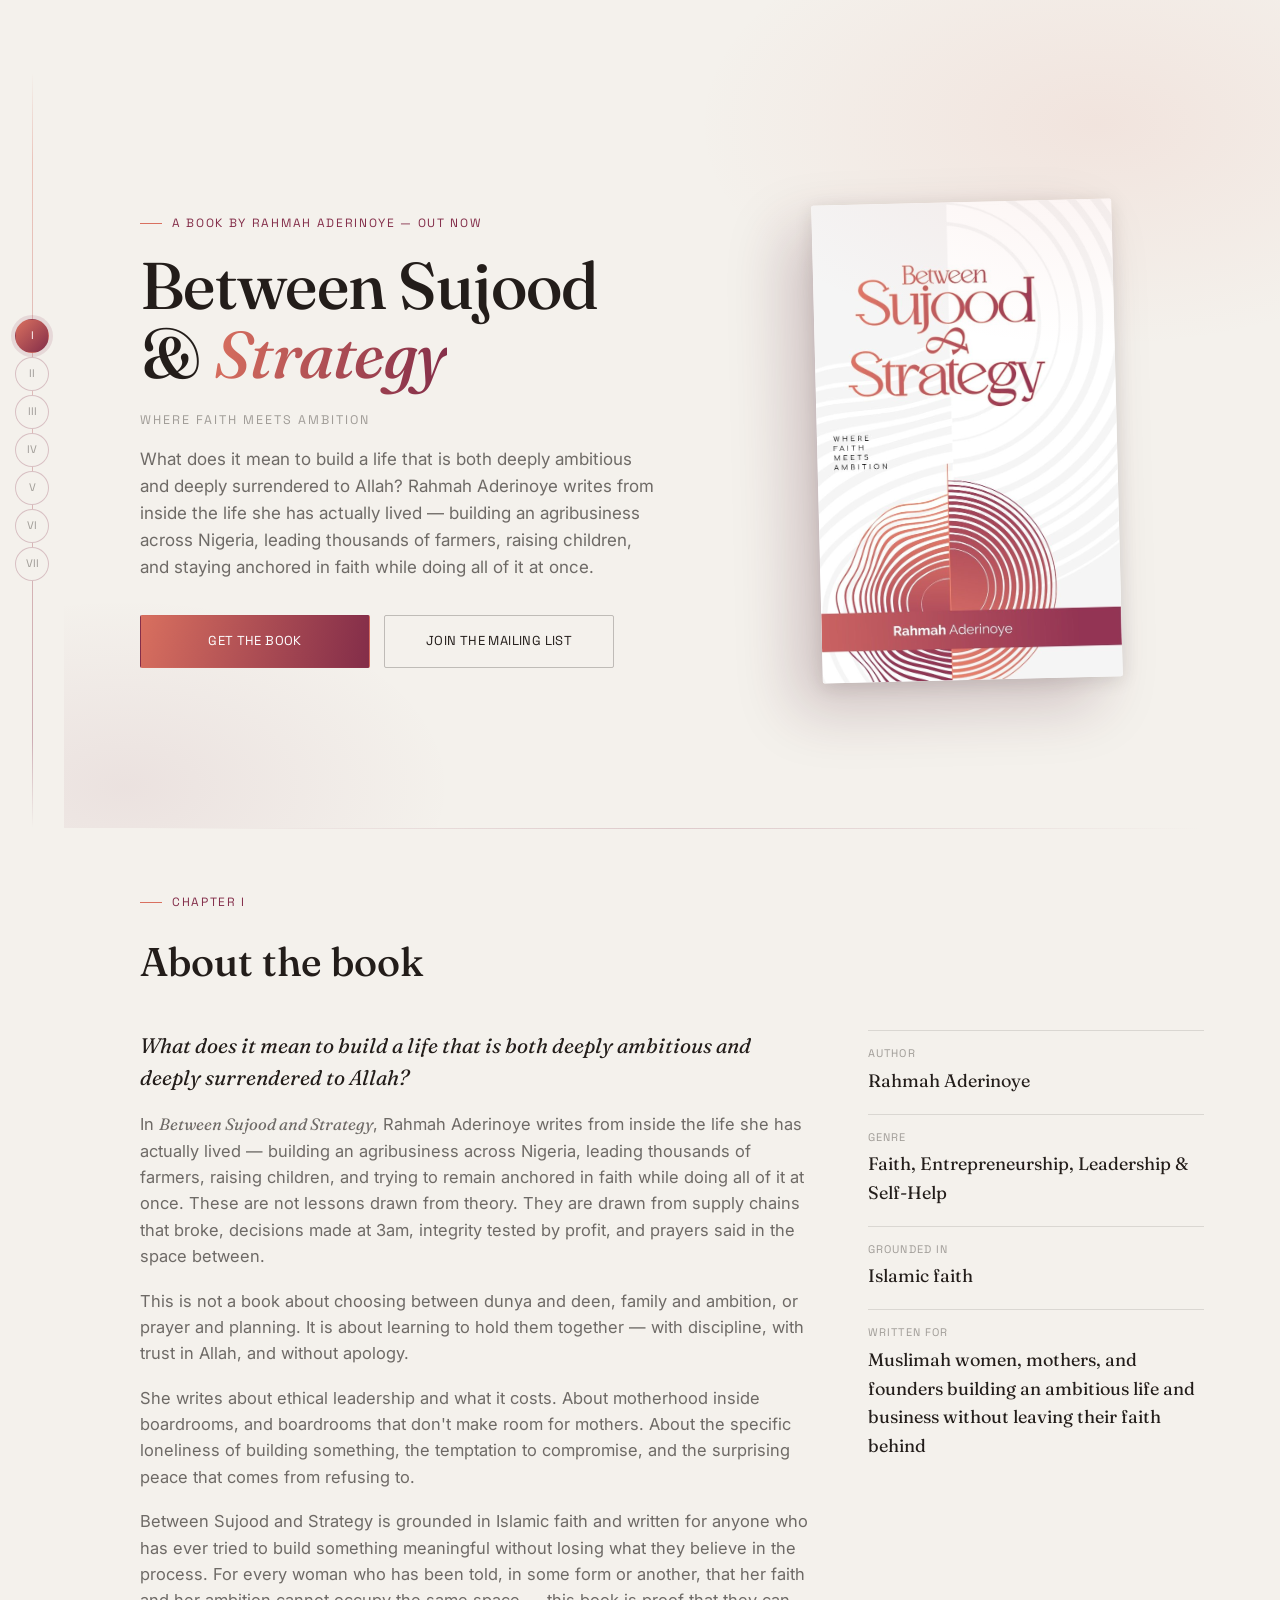
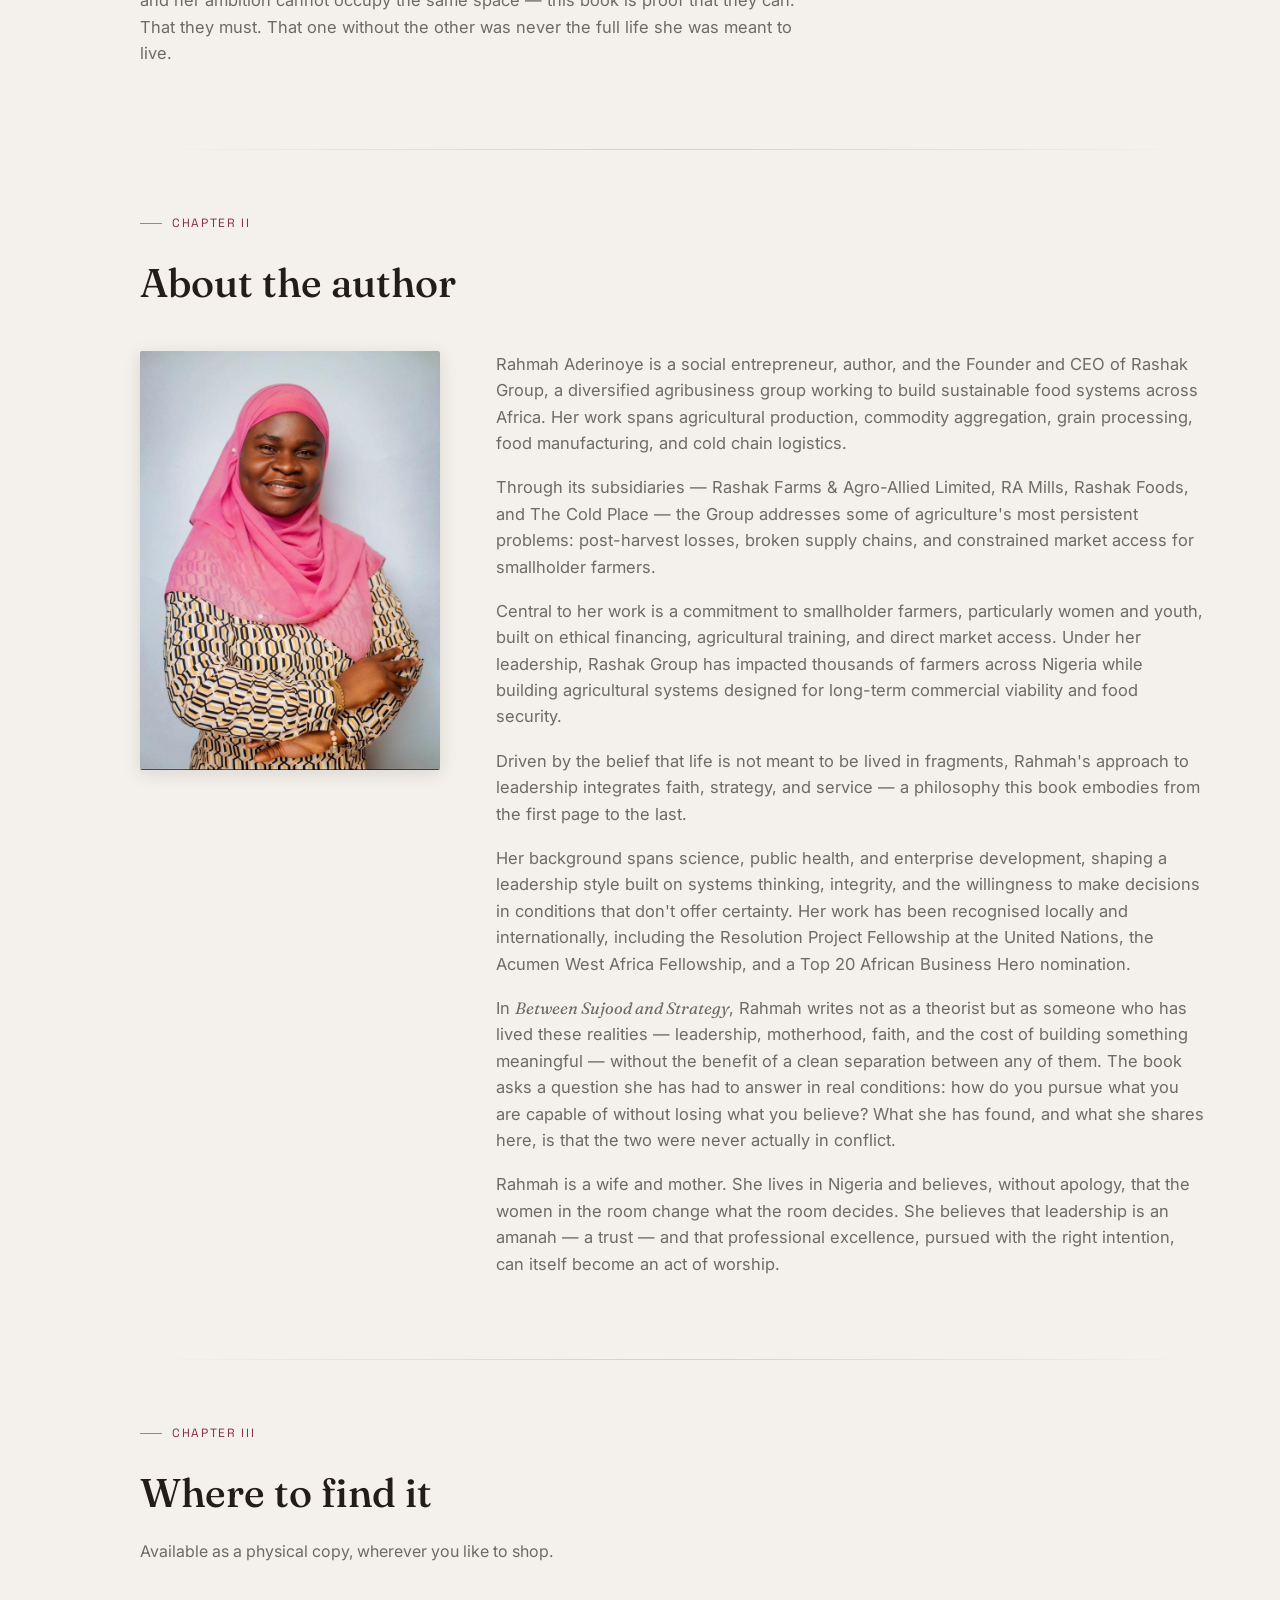
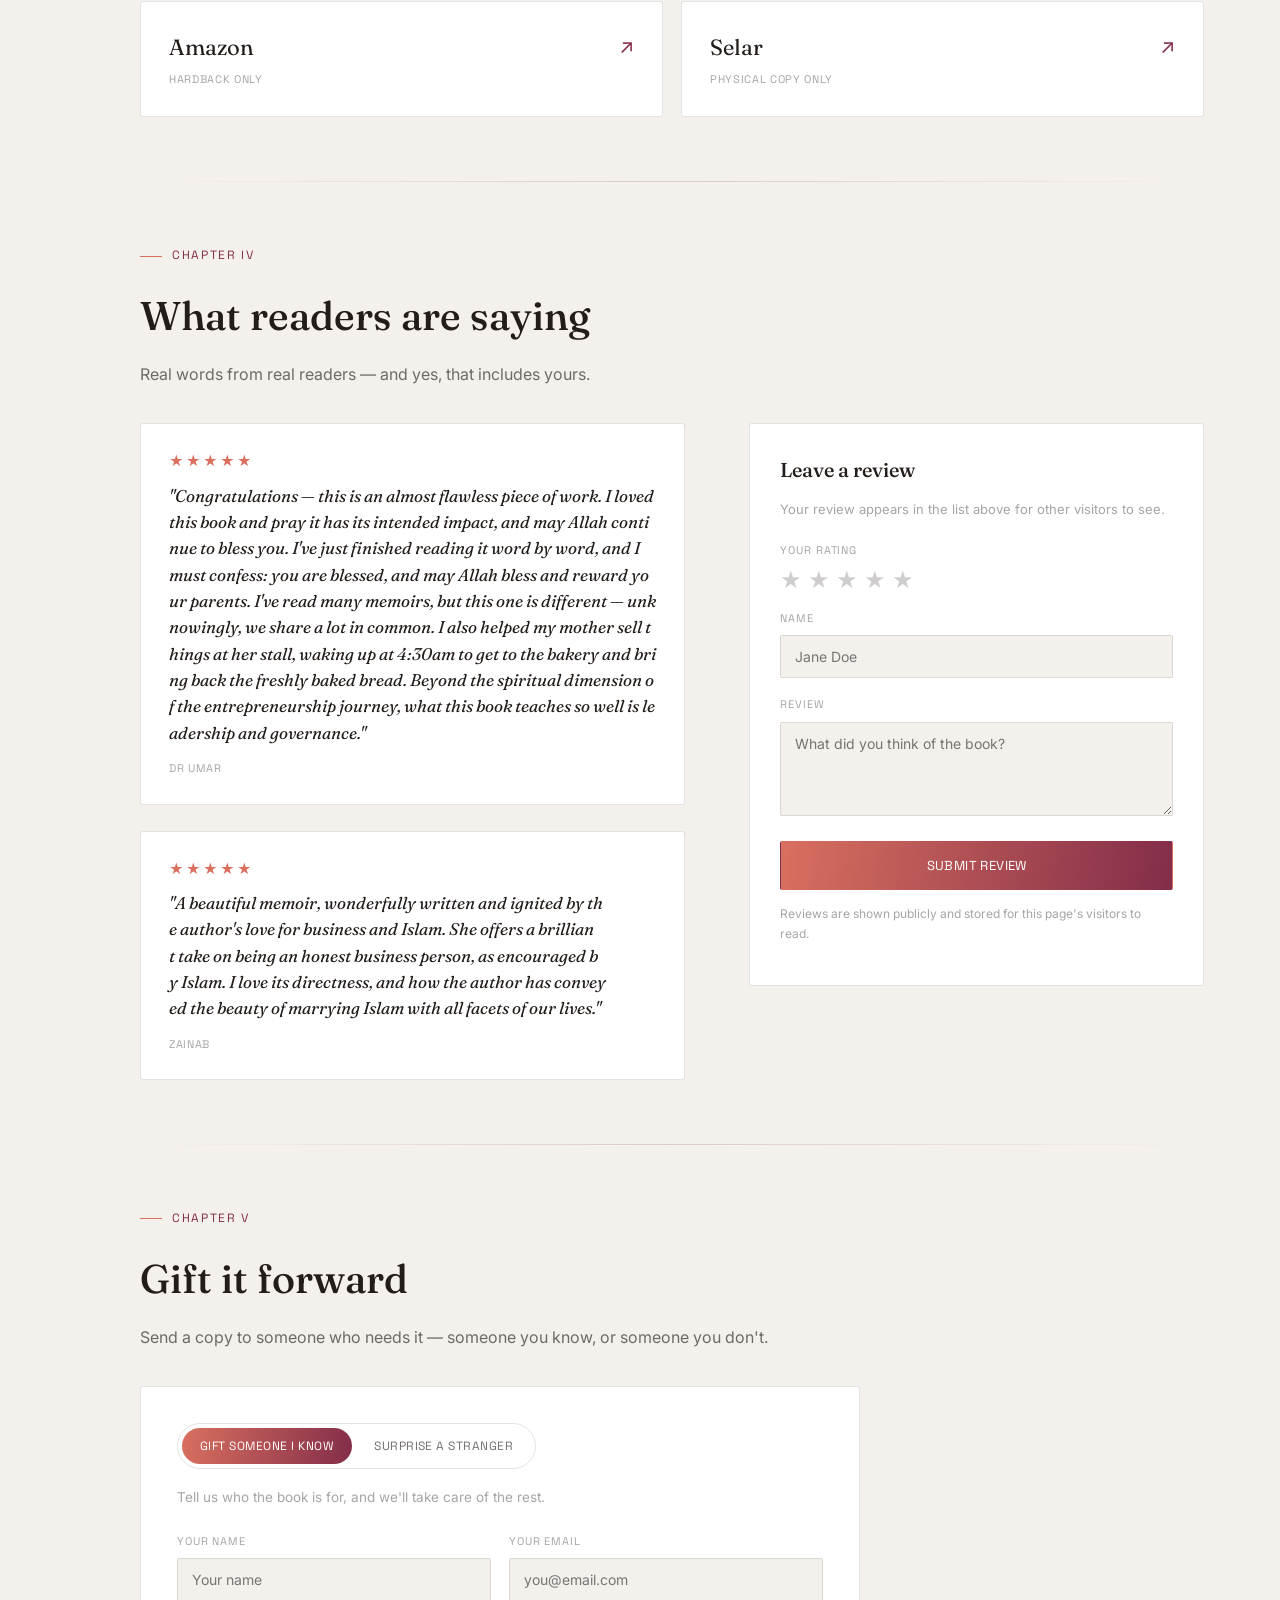
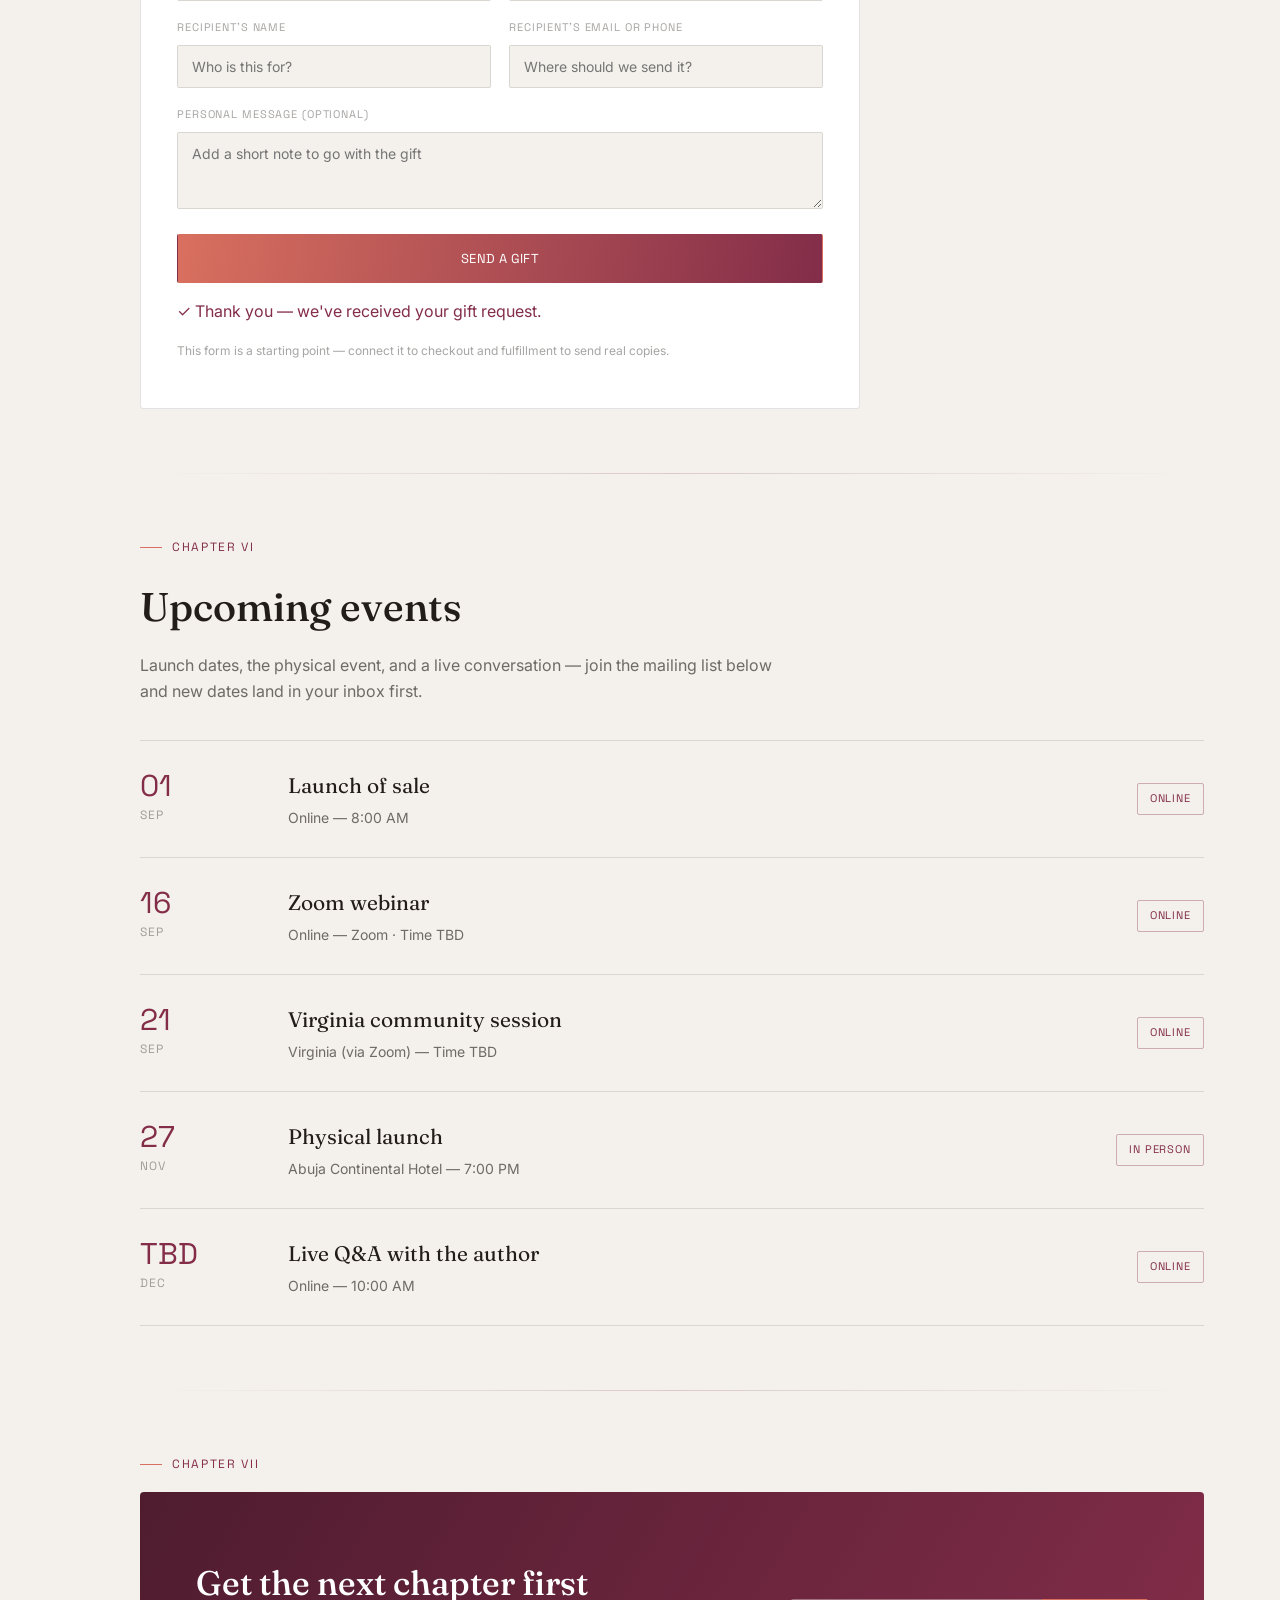
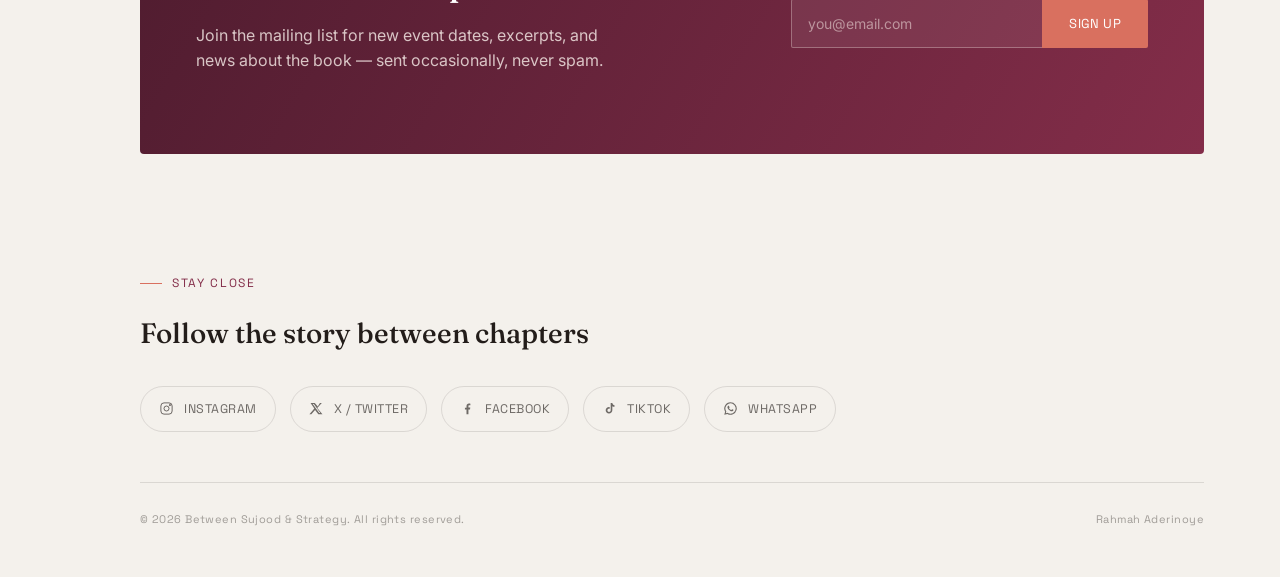
==== commit 3d9496d5: "Reviews + book links" ====
--- a/public_html/index.html
+++ b/public_html/index.html
@@ -225,7 +225,7 @@
           <div class="buy-grid">
             <a
               class="buy-card"
-              href="https://www.amazon.com/"
+              href="https://www.amazon.com/Between-Sujood-Strategy-Where-Ambition/dp/9786890299/ref=sr_1_1?dib=eyJ2IjoiMSJ9.oZM2i_un4jn4mvgufiAfpw.kuHEE64q86fogDzA6NFDZX_UJ_8HX-b2W44GKVWVhzw&dib_tag=se&keywords=sujood+and+strategy&qid=1787048162&s=amazon-devices&sr=1-1"
               target="_blank"
               rel="noopener"
             >
@@ -239,7 +239,7 @@
             </a>
             <a
               class="buy-card"
-              href="https://selar.co/"
+              href="https://selar.com/2to86u7772"
               target="_blank"
               rel="noopener"
             >
@@ -309,6 +309,7 @@
               <button
                 type="submit"
                 class="btn btn-primary"
+                id="review-button"
                 style="width: 100%; justify-content: center"
               >
                 Submit review
@@ -512,7 +513,9 @@
                   placeholder="you@email.com"
                   required
                 />
-                <button type="submit" class="btn">Sign up</button>
+                <button type="submit" class="btn" id="signup-button">
+                  Sign up
+                </button>
               </form>
               <p class="signup-message" id="signup-message">
                 ✓ You're on the list ! Thanks.
--- a/public_html/styles.css
+++ b/public_html/styles.css
@@ -247,6 +247,15 @@
   background: linear-gradient(100deg, var(--coral), var(--wine));
   color: #fff;
 }
+.btn-disabled {
+  background: rgba(35, 29, 26, 0.08);
+  border-color: rgba(35, 29, 26, 0.12);
+  color: rgba(35, 29, 26, 0.52);
+  cursor: not-allowed;
+  pointer-events: none;
+  box-shadow: none;
+  filter: saturate(0.65);
+}
 .btn-primary:hover {
   filter: brightness(1.08);
 }
@@ -484,6 +493,8 @@
   font-size: 17px;
   color: var(--ink);
   line-height: 1.55;
+  word-break: break-all;
+  text-wrap: balance;
 }
 .review-meta {
   margin-top: 14px;
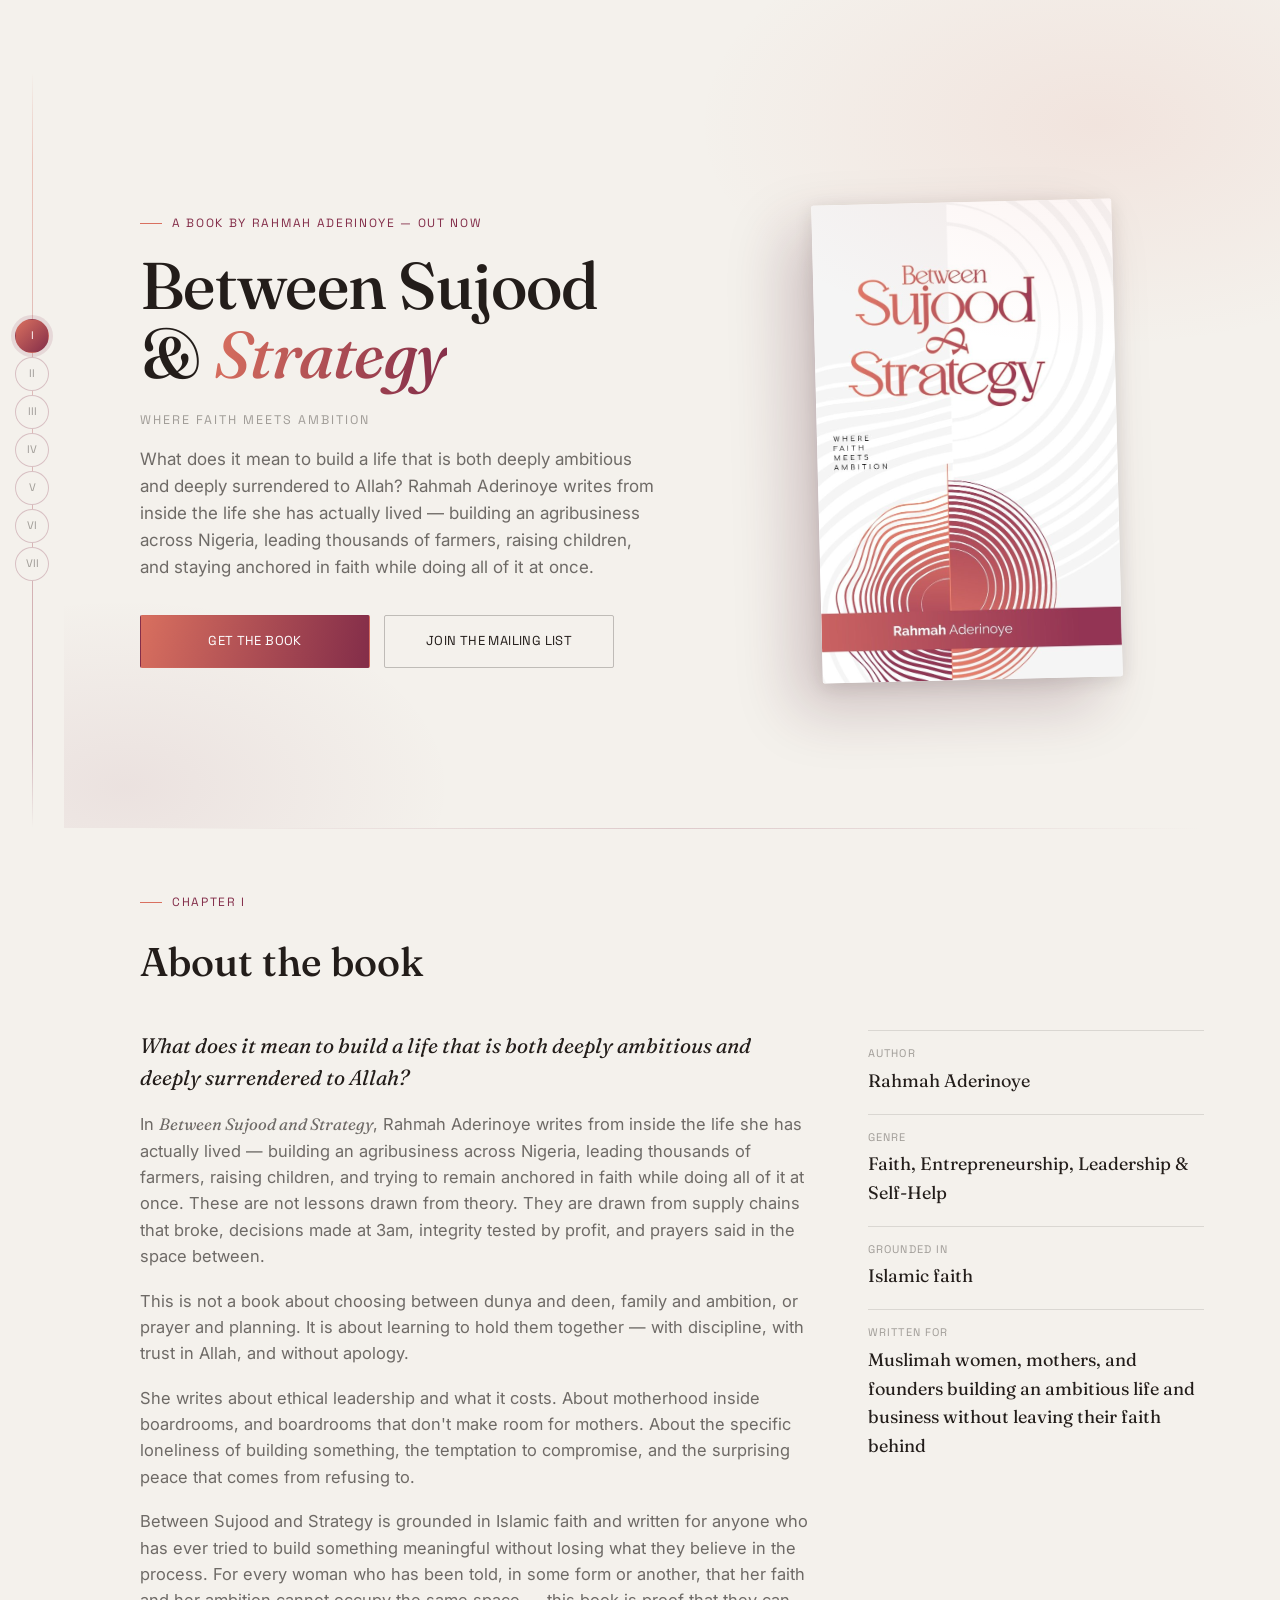
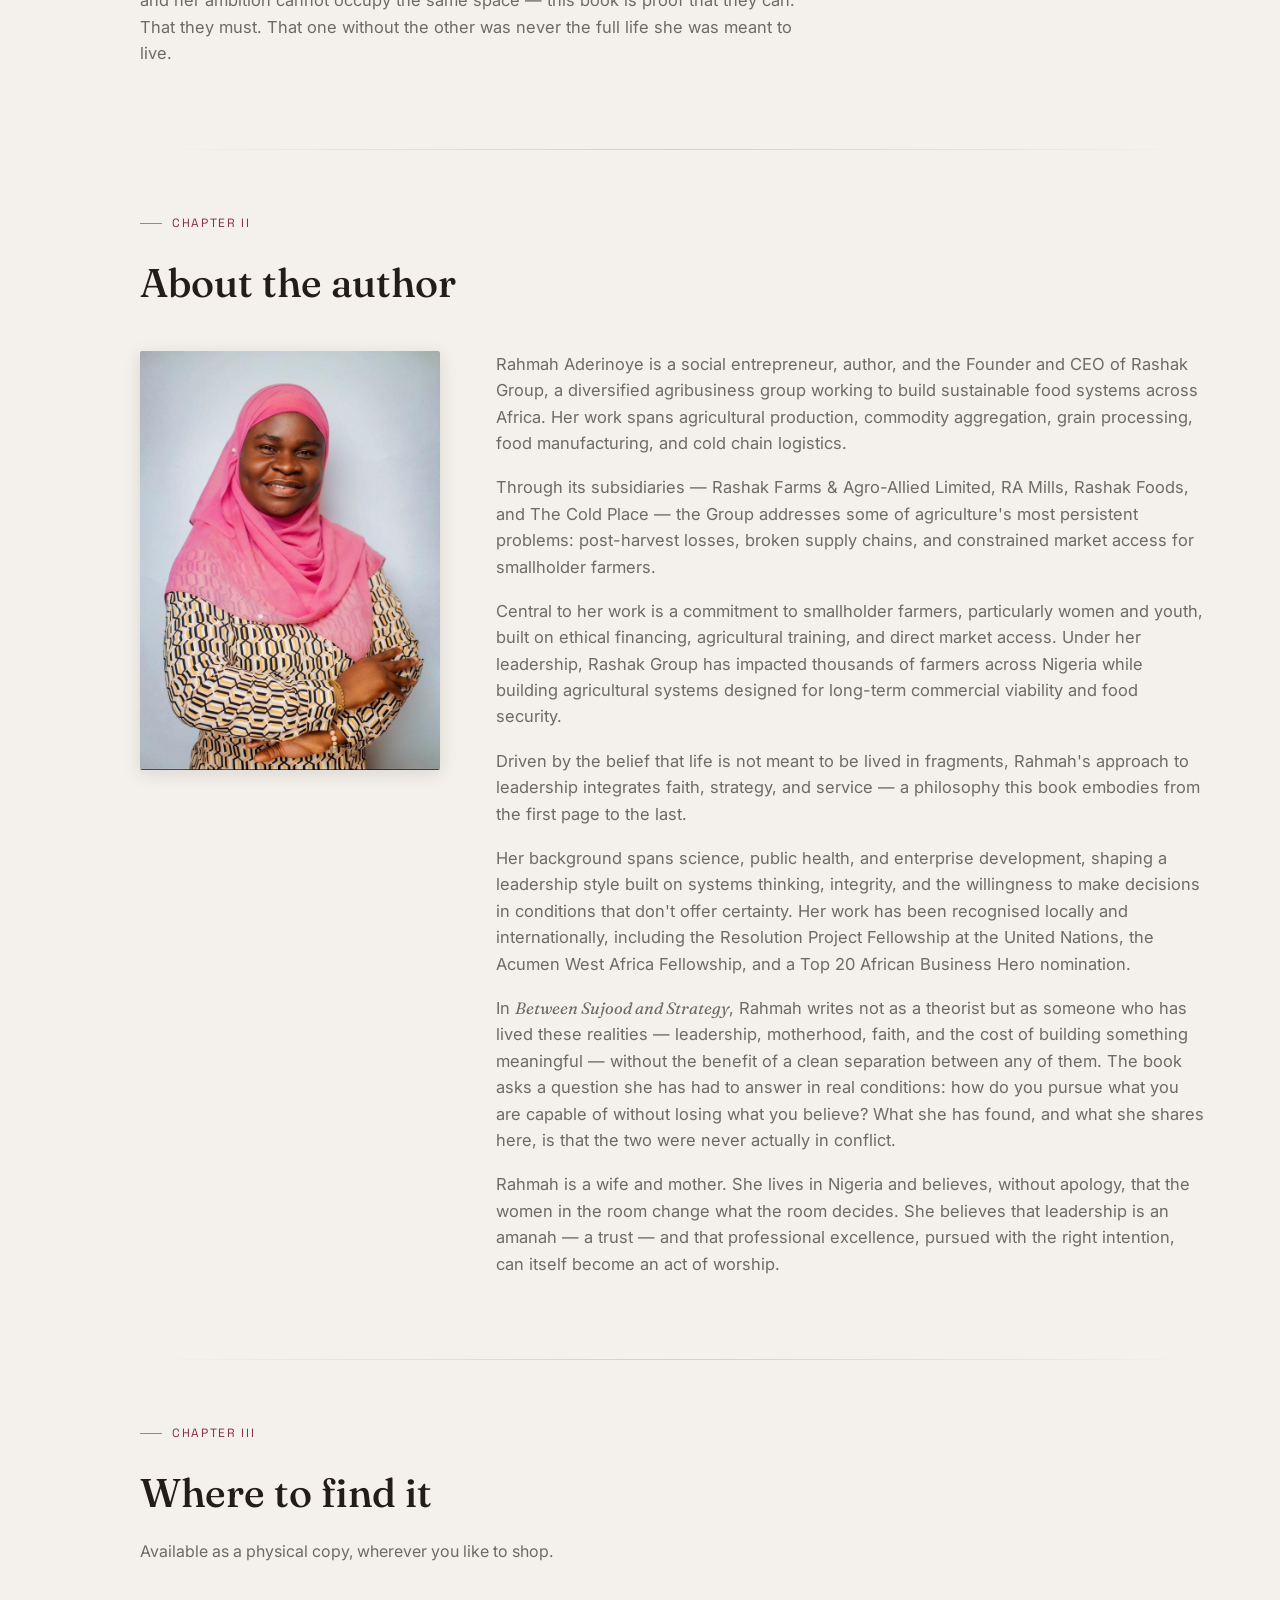
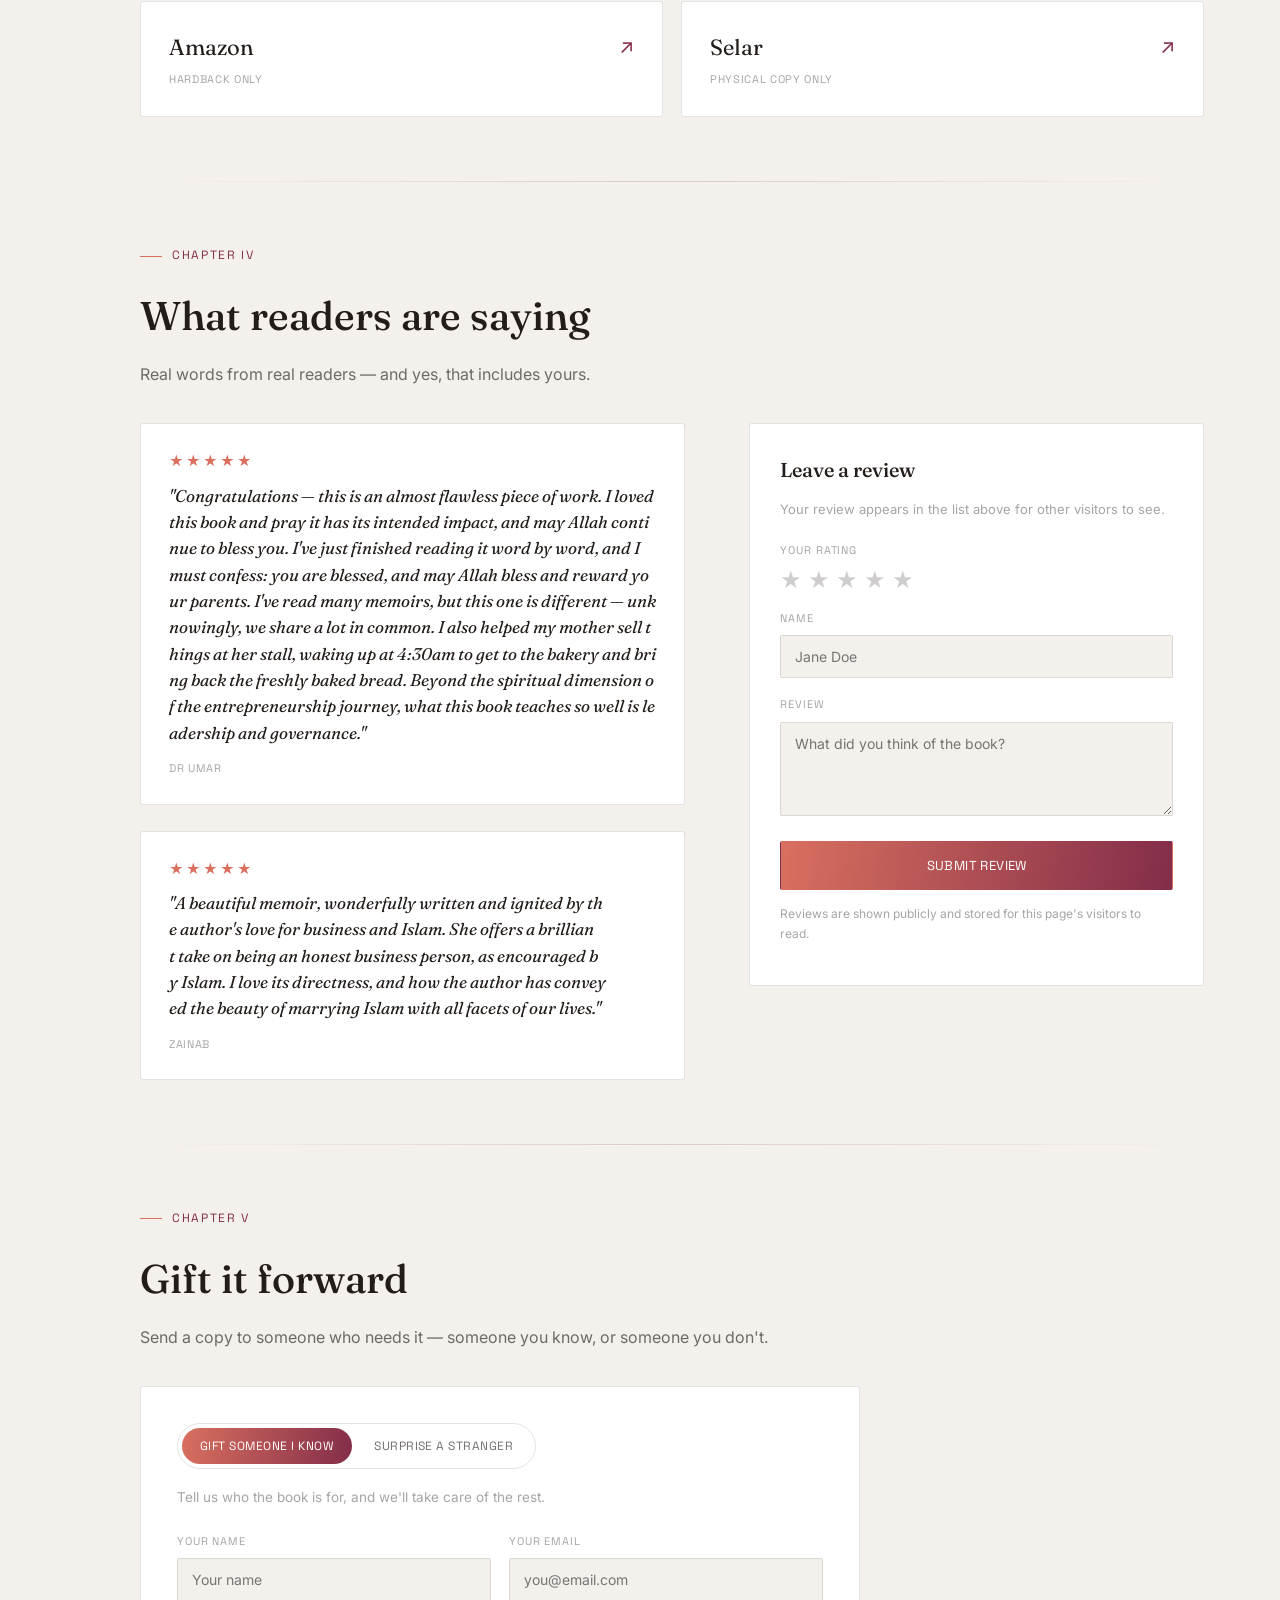
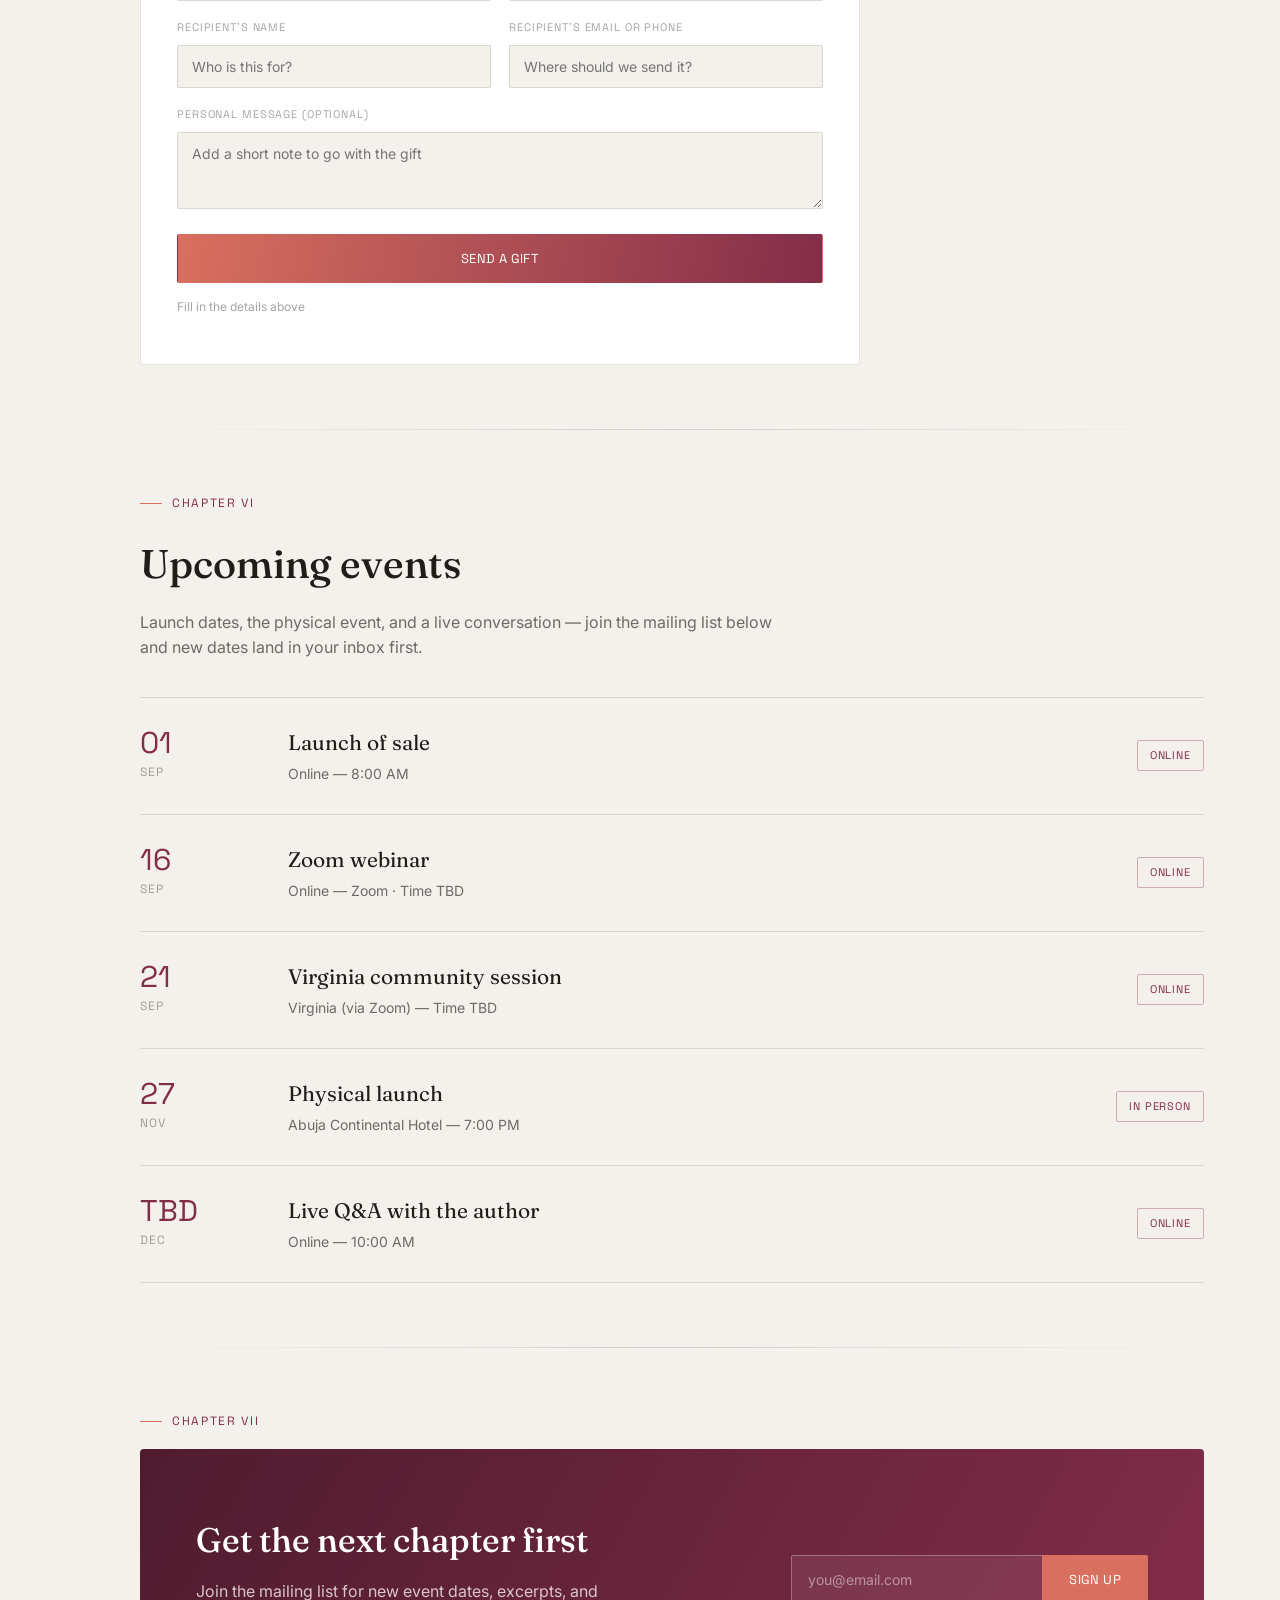
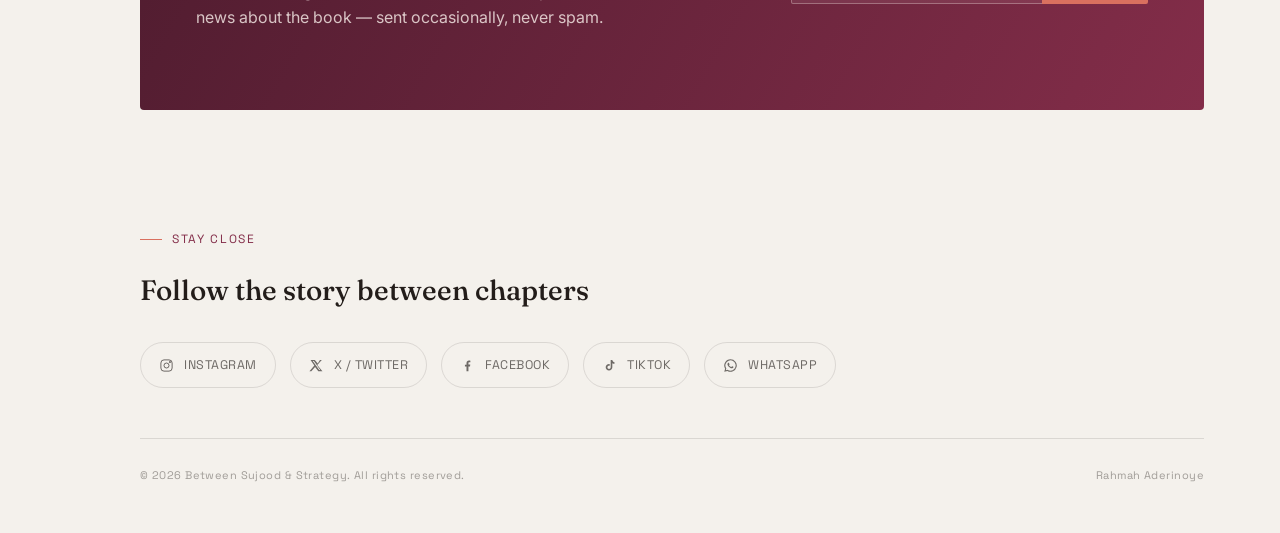
==== commit 5bf6a026: "Completed Gift Request form." ====
--- a/public_html/index.html
+++ b/public_html/index.html
@@ -406,21 +406,15 @@
             <button
               type="submit"
               class="btn btn-primary"
+              id="gift-button"
               style="width: 100%; justify-content: center"
             >
               Send a gift
             </button>
-            <p
-              class="signup-success"
-              id="gift-success"
-              style="color: var(--wine)"
-            >
+            <p id="gift-success" style="color: var(--wine)">
               ✓ Thank you — we've received your gift request.
             </p>
-            <p class="form-note">
-              This form is a starting point — connect it to checkout and
-              fulfillment to send real copies.
-            </p>
+            <p class="form-note">Fill in the details above</p>
           </form>
         </div>
       </section>
--- a/public_html/styles.css
+++ b/public_html/styles.css
@@ -13,6 +13,22 @@
   --sans: "Inter", sans-serif;
   --mono: "Space Grotesk", sans-serif;
 }
+
+@media (prefers-reduced-motion: reduce) {
+  html {
+    scroll-behavior: auto !important;
+  }
+
+  *,
+  *::before,
+  *::after {
+    animation-duration: 0.01ms !important;
+    animation-iteration-count: 1 !important;
+    transition-duration: 0.01ms !important;
+    scroll-behavior: auto !important;
+  }
+}
+
 * {
   box-sizing: border-box;
 }
@@ -662,6 +678,7 @@
   grid-template-columns: 1fr 1fr;
   gap: 0 18px;
 }
+
 @media (max-width: 600px) {
   .gift-grid {
     grid-template-columns: 1fr;
